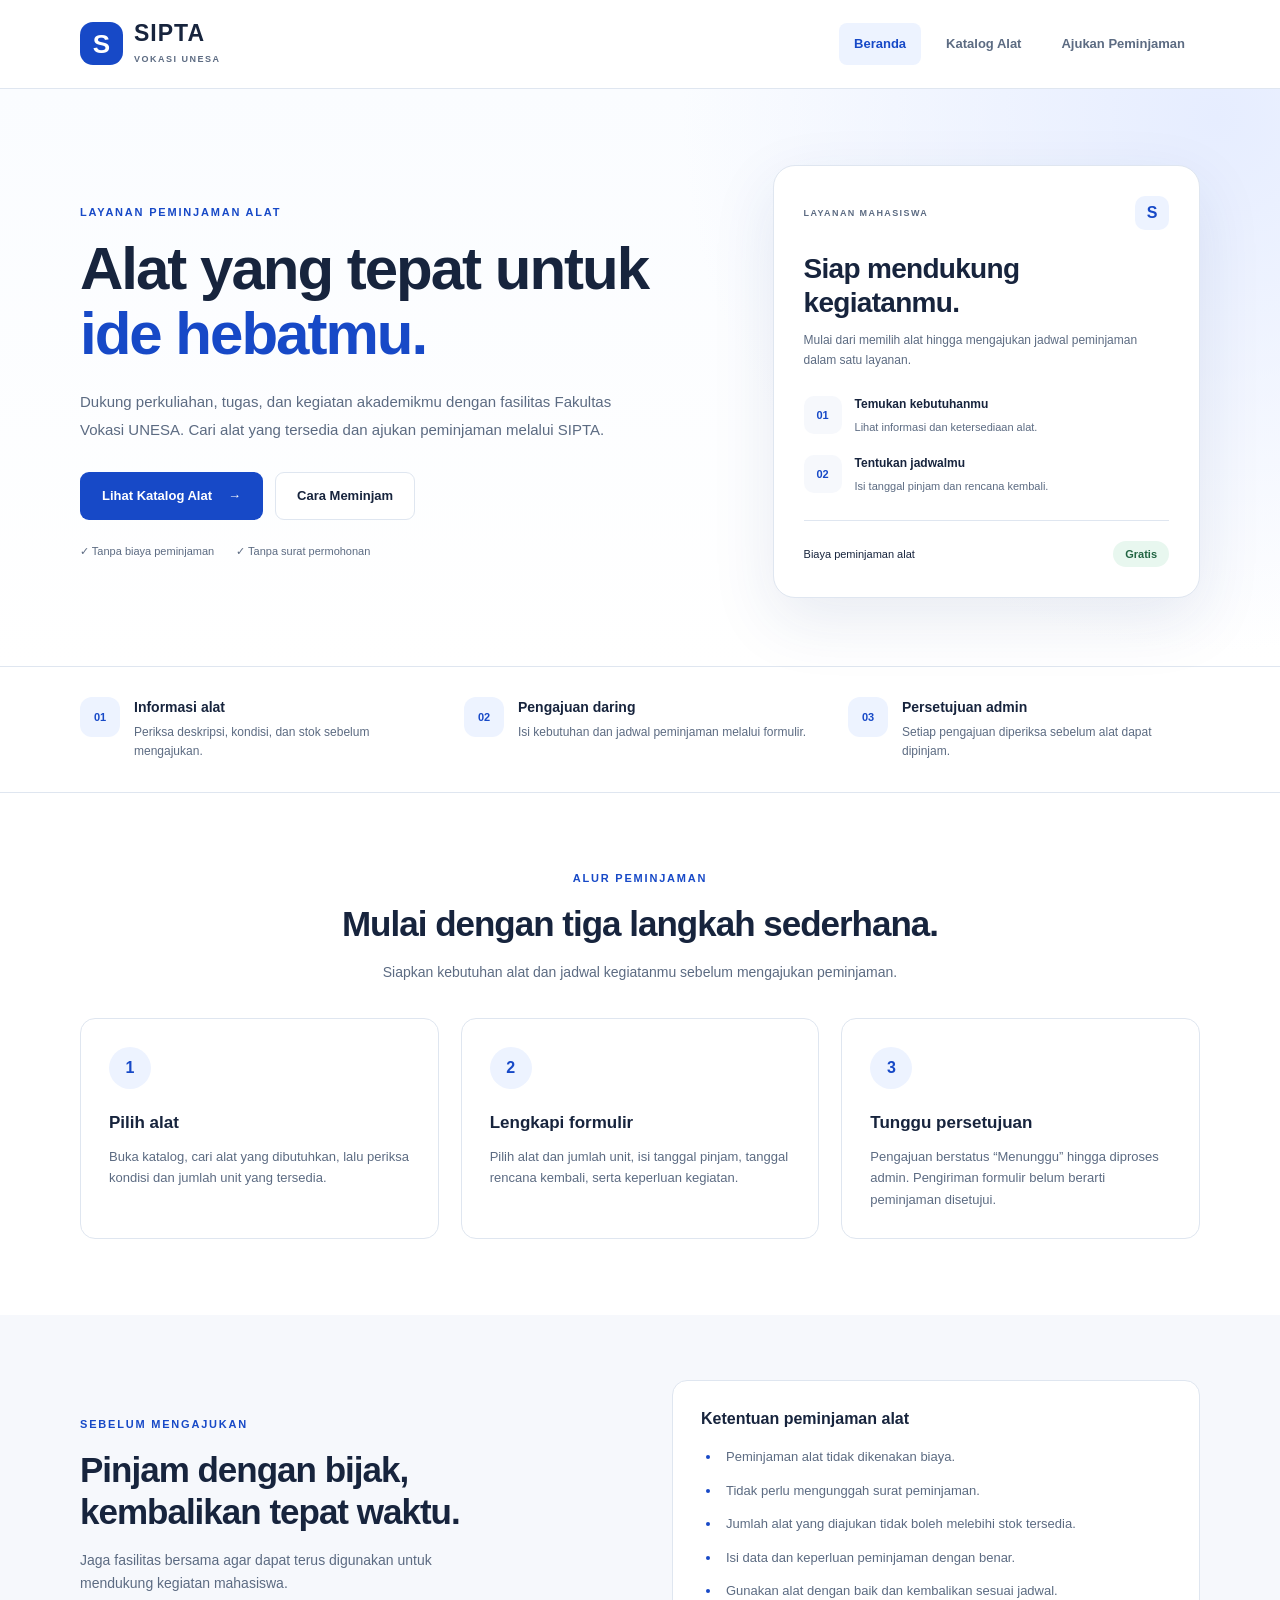
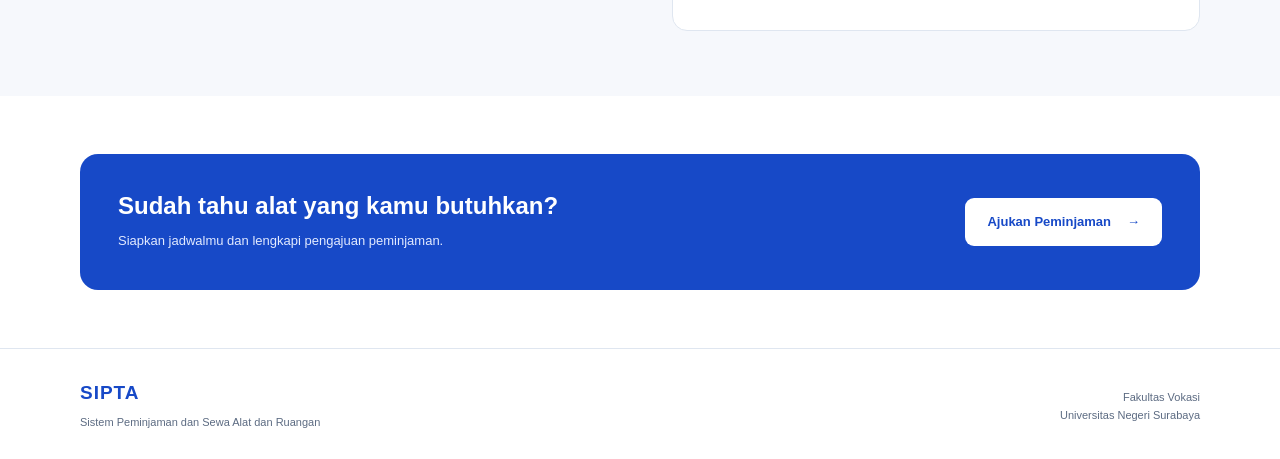
==== index.html @ fc3e7a99 "initial commit" ====
<!DOCTYPE html>
<html lang="id">
<head>
  <meta charset="UTF-8">
  <meta name="viewport" content="width=device-width, initial-scale=1.0">

  <meta
    name="description"
    content="Layanan peminjaman alat untuk kegiatan akademik Fakultas Vokasi UNESA."
  >

  <title>SIPTA — Peminjaman Alat</title>

  <link rel="stylesheet" href="style.css">
  
  <script src="js/konten.js"></script>
  <script src="js/validasi.js"></script>
  <script src="js/main.js"></script>
</head>

<body>
  <a class="skip-link" href="#main-content">
    Lewati ke konten utama
  </a>

  <!-- HEADER DAN NAVIGASI -->
  <header class="site-header">
    <div class="container header-inner">

      <!-- Logo: kembali ke beranda -->
      <a
        class="brand"
        href="index.html"
        aria-label="SIPTA Beranda"
        data-page="beranda"
      >
        <span class="brand-symbol" aria-hidden="true">S</span>

        <span class="brand-text">
          <strong>SIPTA</strong>
          <small>VOKASI UNESA</small>
        </span>
      </a>

      <nav class="navigation" aria-label="Navigasi utama">
        <a
          href="index.html"
          class="nav-link active"
          aria-current="page"
          data-page="beranda"
        >
          Beranda
        </a>

        <a
          href="pages/konten.html"
          class="nav-link"
          data-page="katalog"
        >
          Katalog Alat
        </a>

        <a
          href="pages/form.html"
          class="nav-link"
          data-page="form"
        >
          Ajukan Peminjaman
        </a>
      </nav>

    </div>
  </header>

  <!-- Konten katalog dan formulir dimuat ke sini melalui Ajax -->
  <main id="main-content" tabindex="-1">

    <!-- BAGIAN UTAMA BERANDA -->
    <section class="hero">
      <div class="container hero-layout">

        <div class="hero-copy">
          <p class="eyebrow">
            LAYANAN PEMINJAMAN ALAT
          </p>

          <h1>
            Alat yang tepat untuk
            <span>ide hebatmu.</span>
          </h1>

          <p class="hero-description">
            Dukung perkuliahan, tugas, dan kegiatan akademikmu dengan
            fasilitas Fakultas Vokasi UNESA. Cari alat yang tersedia
            dan ajukan peminjaman melalui SIPTA.
          </p>

          <div class="hero-actions">
            <a
              href="pages/konten.html"
              class="button button-primary"
              data-page="katalog"
            >
              Lihat Katalog Alat
              <span aria-hidden="true">→</span>
            </a>

            <a
              href="#cara-pinjam"
              class="button button-secondary"
            >
              Cara Meminjam
            </a>
          </div>

          <div class="hero-notes">
            <span>✓ Tanpa biaya peminjaman</span>
            <span>✓ Tanpa surat permohonan</span>
          </div>
        </div>

        <!-- KARTU INFORMASI LAYANAN -->
        <aside class="service-card" aria-labelledby="service-title">
          <div class="service-top">
            <span class="service-label">
              LAYANAN MAHASISWA
            </span>

            <span class="service-mark" aria-hidden="true">S</span>
          </div>

          <h2 id="service-title">
            Siap mendukung<br>
            kegiatanmu.
          </h2>

          <p>
            Mulai dari memilih alat hingga mengajukan jadwal
            peminjaman dalam satu layanan.
          </p>

          <div class="service-feature">
            <span class="feature-number">01</span>

            <div>
              <strong>Temukan kebutuhanmu</strong>
              <small>Lihat informasi dan ketersediaan alat.</small>
            </div>
          </div>

          <div class="service-feature">
            <span class="feature-number">02</span>

            <div>
              <strong>Tentukan jadwalmu</strong>
              <small>Isi tanggal pinjam dan rencana kembali.</small>
            </div>
          </div>

          <div class="service-bottom">
            <span>Biaya peminjaman alat</span>
            <strong>Gratis</strong>
          </div>
        </aside>

      </div>
    </section>

    <!-- INFORMASI LAYANAN -->
    <section class="benefits-section" aria-label="Informasi layanan">
      <div class="container benefits-grid">

        <article class="benefit">
          <span class="benefit-icon" aria-hidden="true">01</span>

          <div>
            <h2>Informasi alat</h2>
            <p>
              Periksa deskripsi, kondisi, dan stok sebelum mengajukan.
            </p>
          </div>
        </article>

        <article class="benefit">
          <span class="benefit-icon" aria-hidden="true">02</span>

          <div>
            <h2>Pengajuan daring</h2>
            <p>
              Isi kebutuhan dan jadwal peminjaman melalui formulir.
            </p>
          </div>
        </article>

        <article class="benefit">
          <span class="benefit-icon" aria-hidden="true">03</span>

          <div>
            <h2>Persetujuan admin</h2>
            <p>
              Setiap pengajuan diperiksa sebelum alat dapat dipinjam.
            </p>
          </div>
        </article>

      </div>
    </section>

    <!-- CARA MEMINJAM -->
    <section id="cara-pinjam" class="guide-section">
      <div class="container">

        <div class="section-heading">
          <p class="eyebrow">ALUR PEMINJAMAN</p>

          <h2>Mulai dengan tiga langkah sederhana.</h2>

          <p>
            Siapkan kebutuhan alat dan jadwal kegiatanmu sebelum
            mengajukan peminjaman.
          </p>
        </div>

        <ol class="steps-grid">
          <li class="step-card">
            <span class="step-number" aria-hidden="true">1</span>

            <h3>Pilih alat</h3>

            <p>
              Buka katalog, cari alat yang dibutuhkan, lalu periksa
              kondisi dan jumlah unit yang tersedia.
            </p>
          </li>

          <li class="step-card">
            <span class="step-number" aria-hidden="true">2</span>

            <h3>Lengkapi formulir</h3>

            <p>
              Pilih alat dan jumlah unit, isi tanggal pinjam,
              tanggal rencana kembali, serta keperluan kegiatan.
            </p>
          </li>

          <li class="step-card">
            <span class="step-number" aria-hidden="true">3</span>

            <h3>Tunggu persetujuan</h3>

            <p>
              Pengajuan berstatus “Menunggu” hingga diproses admin.
              Pengiriman formulir belum berarti peminjaman disetujui.
            </p>
          </li>
        </ol>

      </div>
    </section>

    <!-- KETENTUAN PEMINJAMAN -->
    <section class="terms-section">
      <div class="container terms-layout">

        <div>
          <p class="eyebrow">SEBELUM MENGAJUKAN</p>

          <h2>
            Pinjam dengan bijak,<br>
            kembalikan tepat waktu.
          </h2>

          <p class="terms-description">
            Jaga fasilitas bersama agar dapat terus digunakan
            untuk mendukung kegiatan mahasiswa.
          </p>
        </div>

        <div class="terms-card">
          <h3>Ketentuan peminjaman alat</h3>

          <ul class="terms-list">
            <li>
              Peminjaman alat tidak dikenakan biaya.
            </li>
            <li>
              Tidak perlu mengunggah surat peminjaman.
            </li>
            <li>
              Jumlah alat yang diajukan tidak boleh melebihi
              stok tersedia.
            </li>
            <li>
              Isi data dan keperluan peminjaman dengan benar.
            </li>
            <li>
              Gunakan alat dengan baik dan kembalikan sesuai jadwal.
            </li>
          </ul>
        </div>

      </div>
    </section>

    <!-- TOMBOL PENGAJUAN -->
    <section class="cta-section">
      <div class="container">
        <div class="cta-box">

          <div>
            <h2>Sudah tahu alat yang kamu butuhkan?</h2>
            <p>
              Siapkan jadwalmu dan lengkapi pengajuan peminjaman.
            </p>
          </div>

          <a
            href="pages/form.html"
            class="button button-white"
            data-page="form"
          >
            Ajukan Peminjaman
            <span aria-hidden="true">→</span>
          </a>

        </div>
      </div>
    </section>

  </main>

  <!-- FOOTER -->
  <footer class="site-footer">
    <div class="container footer-inner">

      <div>
        <strong>SIPTA</strong>
        <p>Sistem Peminjaman dan Sewa Alat dan Ruangan</p>
      </div>

      <p>
        Fakultas Vokasi<br>
        Universitas Negeri Surabaya
      </p>

    </div>
  </footer>

</body>
</html>
---- style.css ----
/* ==========================================================================
   DAFTAR ISI
   1. Dasar tampilan (variabel, reset, utilitas)
   2. Komponen umum (header, tombol, footer)
   3. Beranda (hero, kartu layanan, manfaat, panduan, ketentuan, CTA)
   4. Halaman layanan (sidebar, katalog alat, foto alat, formulir pinjam)
   5. Halaman katalog lama (.catalog-*, .equipment-*) -> hapus jika tidak dipakai
   6. Pesan pemuatan AJAX
   7. Responsif (tablet lalu HP)
   8. Preferensi pengurangan animasi
   ========================================================================== */


/* ==========================================================================
   1. DASAR TAMPILAN
   ========================================================================== */

:root {
  --primary: #1749c7;
  --primary-dark: #103792;
  --primary-soft: #edf3ff;
  --text: #17243d;
  --muted: #5c6b82;
  --border: #dfe6f0;
  --surface: #ffffff;
  --background: #f6f8fc;
}

* {
  box-sizing: border-box;
}

html {
  scroll-behavior: smooth;
  scroll-padding-top: 110px;
}

body {
  margin: 0;
  background: var(--surface);
  color: var(--text);
  font-family: Arial, Helvetica, sans-serif;
  line-height: 1.65;
}

a {
  color: inherit;
  text-decoration: none;
}

button,
input,
select,
textarea {
  font: inherit;
}

img {
  display: block;
  max-width: 100%;
}

h1,
h2,
h3,
p {
  margin-top: 0;
}

h1,
h2,
h3 {
  line-height: 1.2;
}

[hidden] {
  display: none !important;
}

.container {
  width: min(1120px, calc(100% - 48px));
  margin-inline: auto;
}

a:focus-visible,
button:focus-visible,
input:focus-visible,
select:focus-visible,
textarea:focus-visible {
  outline: 3px solid #e89916;
  outline-offset: 4px;
}

.skip-link {
  position: absolute;
  top: -100px;
  left: 16px;
  z-index: 100;
  padding: 12px 18px;
  border-radius: 8px;
  background: var(--primary);
  color: white;
}

.skip-link:focus {
  top: 12px;
}


/* ==========================================================================
   2. KOMPONEN UMUM
   ========================================================================== */

/* ----- Header dan navigasi ----- */

.site-header {
  position: sticky;
  top: 0;
  z-index: 20;
  background: var(--surface);
  border-bottom: 1px solid var(--border);
}

.header-inner {
  display: flex;
  align-items: center;
  justify-content: space-between;
  gap: 24px;
  min-height: 88px;
}

.brand {
  display: inline-flex;
  align-items: center;
  gap: 11px;
  flex-shrink: 0;
}

.brand-symbol {
  display: grid;
  place-items: center;
  width: 43px;
  height: 43px;
  border-radius: 13px;
  background: var(--primary);
  color: white;
  font-size: 26px;
  font-weight: 800;
}

.brand-text strong {
  display: block;
  font-size: 23px;
  line-height: 1.1;
  letter-spacing: 1px;
}

.brand-text small {
  display: block;
  margin-top: 5px;
  color: var(--muted);
  font-size: 9px;
  font-weight: 700;
  letter-spacing: 1.5px;
}

.navigation {
  display: flex;
  align-items: center;
  gap: 10px;
}

.nav-link {
  padding: 10px 15px;
  border-radius: 8px;
  color: var(--muted);
  font-size: 13px;
  font-weight: 700;
  text-align: center;
}

.nav-link:hover,
.nav-link.active {
  background: var(--primary-soft);
  color: var(--primary);
}

/* ----- Tombol ----- */

.button {
  display: inline-flex;
  align-items: center;
  justify-content: center;
  gap: 16px;
  min-height: 48px;
  padding: 12px 21px;
  border: 1px solid transparent;
  border-radius: 9px;
  font-size: 13px;
  font-weight: 700;
  cursor: pointer;
  transition: background-color 0.2s, transform 0.2s;
}

.button:hover {
  transform: translateY(-2px);
}

.button-primary {
  background: var(--primary);
  color: white;
}

.button-primary:hover {
  background: var(--primary-dark);
}

.button-secondary {
  background: white;
  border-color: var(--border);
  color: var(--text);
}

.button-secondary:hover {
  background: var(--background);
}

.button-white {
  background: white;
  color: var(--primary);
}

.button-white:hover {
  background: var(--primary-soft);
}

.button:disabled {
  background: #edf0f5;
  color: #64748b;
  cursor: not-allowed;
  transform: none;
}

/* ----- Footer ----- */

.site-footer {
  padding: 28px 0;
  border-top: 1px solid var(--border);
}

.footer-inner {
  display: flex;
  align-items: center;
  justify-content: space-between;
  gap: 24px;
}

.footer-inner strong {
  color: var(--primary);
  font-size: 19px;
  letter-spacing: 1px;
}

.footer-inner p {
  margin: 5px 0 0;
  color: var(--muted);
  font-size: 11px;
}

.footer-inner > p {
  text-align: right;
}


/* ==========================================================================
   3. BERANDA
   ========================================================================== */

/* ----- Bagian utama (hero) ----- */

.hero {
  padding: 76px 0 68px;
  background:
    radial-gradient(circle at 95% 5%, #e6edff 0, transparent 40%),
    linear-gradient(180deg, #fafcff, #ffffff);
}

.hero-layout {
  display: grid;
  grid-template-columns: minmax(0, 1.25fr) minmax(0, 0.85fr);
  align-items: center;
  gap: 64px;
}

.eyebrow {
  margin-bottom: 16px;
  color: var(--primary);
  font-size: 11px;
  font-weight: 800;
  letter-spacing: 1.8px;
}

.hero h1 {
  margin-bottom: 22px;
  font-size: clamp(38px, 4.7vw, 60px);
  letter-spacing: -2px;
  line-height: 1.08;
}

.hero h1 span {
  display: block;
  color: var(--primary);
}

.hero-description {
  max-width: 540px;
  margin-bottom: 28px;
  color: var(--muted);
  font-size: 15px;
  line-height: 1.85;
}

.hero-actions {
  display: flex;
  flex-wrap: wrap;
  gap: 12px;
}

.hero-notes {
  display: flex;
  flex-wrap: wrap;
  gap: 10px 22px;
  margin-top: 22px;
  color: var(--muted);
  font-size: 11px;
}

/* ----- Kartu informasi layanan ----- */

.service-card {
  padding: 30px;
  background: white;
  border: 1px solid var(--border);
  border-radius: 22px;
  box-shadow: 0 22px 65px rgb(26 61 128 / 10%);
}

.service-top {
  display: flex;
  align-items: center;
  justify-content: space-between;
  gap: 12px;
  margin-bottom: 22px;
}

.service-label {
  color: var(--muted);
  font-size: 9px;
  font-weight: 700;
  letter-spacing: 1.4px;
}

.service-mark {
  display: grid;
  place-items: center;
  width: 34px;
  height: 34px;
  border-radius: 10px;
  background: var(--primary-soft);
  color: var(--primary);
  font-weight: 800;
}

.service-card h2 {
  margin-bottom: 12px;
  font-size: 28px;
  letter-spacing: -0.7px;
}

.service-card > p {
  margin-bottom: 24px;
  color: var(--muted);
  font-size: 12px;
}

.service-feature {
  display: flex;
  align-items: center;
  gap: 13px;
  margin-top: 18px;
}

.feature-number {
  display: grid;
  place-items: center;
  width: 38px;
  height: 38px;
  flex-shrink: 0;
  border-radius: 10px;
  background: var(--background);
  color: var(--primary);
  font-size: 11px;
  font-weight: 700;
}

.service-feature strong {
  display: block;
  font-size: 12px;
}

.service-feature small {
  display: block;
  margin-top: 3px;
  color: var(--muted);
  font-size: 11px;
}

.service-bottom {
  display: flex;
  align-items: center;
  justify-content: space-between;
  gap: 12px;
  margin-top: 25px;
  padding-top: 20px;
  border-top: 1px solid var(--border);
  font-size: 11px;
}

.service-bottom strong {
  padding: 4px 12px;
  border-radius: 20px;
  background: #e8f7ef;
  color: #226543;
}

/* ----- Ringkasan manfaat ----- */

.benefits-section {
  padding: 30px 0;
  border-top: 1px solid var(--border);
  border-bottom: 1px solid var(--border);
}

.benefits-grid {
  display: grid;
  grid-template-columns: repeat(3, minmax(0, 1fr));
  gap: 32px;
}

.benefit {
  display: flex;
  align-items: flex-start;
  gap: 14px;
}

.benefit-icon {
  display: grid;
  place-items: center;
  width: 40px;
  height: 40px;
  flex-shrink: 0;
  border-radius: 12px;
  background: var(--primary-soft);
  color: var(--primary);
  font-size: 11px;
  font-weight: 700;
}

.benefit h2 {
  margin: 2px 0 7px;
  font-size: 14px;
}

.benefit p {
  margin-bottom: 0;
  color: var(--muted);
  font-size: 12px;
}

/* ----- Panduan peminjaman ----- */

.guide-section {
  padding: 76px 0;
}

.section-heading {
  max-width: 630px;
  margin: 0 auto 34px;
  text-align: center;
}

.section-heading h2,
.terms-layout h2 {
  margin-bottom: 16px;
  font-size: clamp(26px, 3vw, 35px);
  letter-spacing: -1px;
}

.section-heading > p:last-child {
  margin-bottom: 0;
  color: var(--muted);
  font-size: 14px;
}

.steps-grid {
  display: grid;
  grid-template-columns: repeat(3, minmax(0, 1fr));
  gap: 22px;
  margin: 0;
  padding: 0;
  list-style: none;
}

.step-card {
  padding: 28px;
  border: 1px solid var(--border);
  border-radius: 15px;
}

.step-number {
  display: grid;
  place-items: center;
  width: 42px;
  height: 42px;
  margin-bottom: 24px;
  border-radius: 50%;
  background: var(--primary-soft);
  color: var(--primary);
  font-size: 16px;
  font-weight: 800;
}

.step-card h3 {
  margin-bottom: 12px;
  font-size: 17px;
}

.step-card p {
  margin-bottom: 0;
  color: var(--muted);
  font-size: 13px;
}

/* ----- Ketentuan peminjaman ----- */

.terms-section {
  padding: 65px 0;
  background: var(--background);
}

.terms-layout {
  display: grid;
  grid-template-columns: repeat(2, minmax(0, 1fr));
  align-items: center;
  gap: 64px;
}

.terms-description {
  max-width: 390px;
  margin-bottom: 0;
  color: var(--muted);
  font-size: 14px;
}

.terms-card {
  padding: 28px;
  background: white;
  border: 1px solid var(--border);
  border-radius: 15px;
}

.terms-card h3 {
  margin-bottom: 18px;
  font-size: 16px;
}

.terms-list {
  margin: 0;
  padding-left: 20px;
  color: var(--muted);
  font-size: 13px;
}

.terms-list li {
  padding-left: 5px;
  margin-bottom: 12px;
}

.terms-list li:last-child {
  margin-bottom: 0;
}

.terms-list li::marker {
  color: var(--primary);
}

/* ----- Ajakan pengajuan (CTA) ----- */

.cta-section {
  padding: 58px 0;
}

.cta-box {
  display: flex;
  align-items: center;
  justify-content: space-between;
  gap: 28px;
  padding: 38px;
  border-radius: 18px;
  background: var(--primary);
  color: white;
}

.cta-box h2 {
  margin-bottom: 10px;
  font-size: 24px;
}

.cta-box p {
  margin-bottom: 0;
  color: #e2eaff;
  font-size: 13px;
}

.cta-box .button {
  flex-shrink: 0;
}


/* ==========================================================================
   4. HALAMAN LAYANAN
   ========================================================================== */

/* ----- Kerangka halaman dan sidebar ----- */

.alat-page {
  background: #f5f7fb;
}

.alat-layout {
  display: grid;
  grid-template-columns: 225px minmax(0, 1fr);
  max-width: 1440px;
  min-height: 75vh;
  margin-inline: auto;
}

.alat-sidebar {
  display: flex;
  flex-direction: column;
  padding: 28px 18px;
  background: #ffffff;
  border-right: 1px solid var(--border);
}

.alat-sidebar-title {
  display: flex;
  align-items: center;
  gap: 11px;
  padding: 0 8px;
  margin-bottom: 30px;
}

.alat-sidebar-icon {
  display: grid;
  place-items: center;
  width: 38px;
  height: 38px;
  border-radius: 11px;
  background: var(--primary-soft);
  color: var(--primary);
  font-size: 21px;
  font-weight: 800;
}

.alat-sidebar-title strong {
  display: block;
  font-size: 17px;
}

.alat-sidebar-title small {
  display: block;
  color: var(--muted);
  font-size: 10px;
}

.alat-menu-label {
  margin: 0 0 12px;
  padding-inline: 10px;
  color: var(--muted);
  font-size: 9px;
  font-weight: 700;
  letter-spacing: 1.4px;
}

.alat-menu {
  display: grid;
  gap: 7px;
}

.alat-menu a {
  padding: 12px;
  border-radius: 9px;
  color: var(--muted);
  font-size: 12px;
  font-weight: 700;
}

.alat-menu a:hover {
  background: var(--background);
  color: var(--primary);
}

.alat-menu a.selected {
  background: var(--primary-soft);
  color: var(--primary);
  box-shadow: inset 3px 0 0 var(--primary);
}

.alat-sidebar-note {
  margin-top: 36px;
  padding: 16px;
  border: 1px solid #dbe7ff;
  border-radius: 12px;
  background: #f4f7ff;
}

.alat-sidebar-note strong {
  color: var(--primary);
  font-size: 12px;
}

.alat-sidebar-note p {
  margin: 8px 0 0;
  color: var(--muted);
  font-size: 11px;
}

/* Pembeda landing page dan halaman layanan:
   navigasi atas hanya tampil di beranda, sidebar menempel saat digulir. */

body.mode-layanan .site-header {
  display: none;
}

body.mode-layanan .alat-layout {
  min-height: 100vh;
}

body.mode-layanan .alat-sidebar {
  position: sticky;
  top: 0;
  align-self: start;
  height: 100vh;
  overflow-y: auto;
}

body.mode-layanan .alat-sidebar-note {
  margin-top: auto;
}

/* ----- Area utama dan judul ----- */

.alat-main {
  min-width: 0;
  padding: 32px 36px 40px;
}

.alat-breadcrumb {
  margin-bottom: 24px;
  color: var(--muted);
  font-size: 11px;
}

.alat-heading {
  display: flex;
  align-items: center;
  justify-content: space-between;
  gap: 20px;
  margin-bottom: 20px;
}

.alat-heading .eyebrow {
  margin-bottom: 9px;
  font-size: 10px;
}

.alat-heading h1 {
  margin-bottom: 10px;
  font-size: clamp(28px, 3vw, 38px);
  letter-spacing: -1px;
}

.alat-heading p:last-child {
  max-width: 540px;
  margin-bottom: 0;
  color: var(--muted);
  font-size: 13px;
}

.alat-free-label {
  flex-shrink: 0;
  padding: 7px 13px;
  border: 1px solid #c8e9d6;
  border-radius: 20px;
  background: #eaf8ef;
  color: #236540;
  font-size: 11px;
  font-weight: 700;
}

.alat-demo-note {
  margin-bottom: 22px;
  padding: 11px 14px;
  border-left: 3px solid var(--primary);
  border-radius: 5px;
  background: #eaf0fd;
  color: var(--primary-dark);
  font-size: 11px;
}

/* ----- Pencarian dan filter ----- */

.alat-toolbar {
  display: grid;
  grid-template-columns: minmax(0, 1fr) 165px auto;
  align-items: end;
  gap: 12px;
  padding: 18px;
  border: 1px solid var(--border);
  border-radius: 12px;
  background: white;
}

.alat-toolbar label {
  display: block;
  margin-bottom: 6px;
  font-size: 11px;
  font-weight: 700;
}

.alat-toolbar input,
.alat-toolbar select {
  width: 100%;
  min-height: 44px;
  padding: 10px 12px;
  border: 1px solid var(--border);
  border-radius: 8px;
  background: white;
  color: var(--text);
  font-size: 12px;
}

.alat-toolbar .button {
  min-height: 44px;
  padding: 10px 16px;
  font-size: 12px;
}

.alat-list-heading {
  display: flex;
  align-items: center;
  justify-content: space-between;
  gap: 15px;
  margin: 26px 0 15px;
}

.alat-list-heading h2 {
  margin: 0;
  font-size: 16px;
}

.alat-list-heading p {
  margin: 0;
  color: var(--muted);
  font-size: 11px;
}

/* ----- Kartu alat (dua kolom) ----- */

.alat-grid {
  display: grid;
  grid-template-columns: repeat(2, minmax(0, 1fr));
  gap: 18px;
}

.alat-card {
  display: flex;
  flex-direction: column;
  min-width: 0;
  padding: 22px;
  border: 1px solid var(--border);
  border-radius: 14px;
  background: white;
  box-shadow: 0 3px 10px rgb(23 36 61 / 3%);
}

.alat-card:hover {
  border-color: #b7c9ef;
  box-shadow: 0 8px 24px rgb(23 73 199 / 7%);
}

.alat-card-header {
  display: flex;
  align-items: center;
  flex-wrap: wrap;
  gap: 11px;
  margin-bottom: 14px;
}

.alat-code {
  display: grid;
  place-items: center;
  width: 42px;
  height: 42px;
  flex-shrink: 0;
  border-radius: 11px;
  background: var(--primary-soft);
  color: var(--primary);
  font-size: 13px;
  font-weight: 800;
}

.alat-card-title {
  flex: 1;
  min-width: 90px;
}

.alat-category {
  display: block;
  margin-bottom: 4px;
  color: var(--muted);
  font-size: 10px;
}

.alat-card-title h3 {
  margin: 0;
  font-size: 17px;
}

.alat-status {
  padding: 4px 9px;
  border-radius: 20px;
  font-size: 10px;
  font-weight: 700;
  white-space: nowrap;
}

.alat-status.is-available {
  background: #eaf8ef;
  color: #236540;
}

.alat-status.is-empty {
  background: #fff0ed;
  color: #a63b29;
}

.alat-description {
  flex: 1;
  margin-bottom: 18px;
  color: var(--muted);
  font-size: 12px;
  line-height: 1.7;
}

.alat-specs {
  display: grid;
  grid-template-columns: repeat(3, minmax(0, 1fr));
  gap: 8px;
  margin: 0 0 18px;
  padding: 13px;
  border-radius: 9px;
  background: #f7f9fc;
}

.alat-specs dt {
  color: var(--muted);
  font-size: 9px;
}

.alat-specs dd {
  margin: 4px 0 0;
  font-size: 12px;
  font-weight: 700;
}

.alat-specs .alat-free {
  color: #236540;
}

.alat-pinjam {
  width: 100%;
  min-height: 43px;
  padding: 10px 16px;
  font-size: 12px;
}

.alat-bottom-note {
  margin: 24px 0 0;
  color: var(--muted);
  font-size: 11px;
  text-align: center;
}

/* ----- Foto alat pada katalog ----- */

.alat-card.alat-card-foto {
  padding: 0;
  overflow: hidden;
}

.alat-photo {
  position: relative;
  display: grid;
  place-items: center;
  height: 210px;
  padding: 24px;
  border-bottom: 1px solid var(--border);
  background: #ffffff;
}

.alat-photo img {
  display: block;
  width: 100%;
  height: 100%;
  min-height: 0;
  object-fit: contain;
  object-position: center;
}

.alat-photo .alat-status {
  position: absolute;
  top: 12px;
  right: 12px;
  padding: 5px 11px;
  border: 1px solid rgb(0 0 0 / 5%);
}

.alat-photo-body {
  display: flex;
  flex-direction: column;
  flex: 1;
  padding: 22px;
}

.alat-photo-body .alat-card-header {
  margin-bottom: 12px;
}

.alat-photo-body .alat-category {
  margin-bottom: 6px;
  color: var(--primary);
  font-size: 10px;
  font-weight: 700;
  letter-spacing: 0.5px;
}

.alat-photo-body .alat-card-title h3 {
  font-size: 20px;
}

.alat-photo-body .alat-description {
  flex: 1;
}

/* ----- Formulir peminjaman alat ----- */

.pinjam-form {
  max-width: 900px;
  padding: 28px;
  border: 1px solid var(--border);
  border-radius: 16px;
  background: white;
}

.pinjam-section {
  min-width: 0;
  margin: 0 0 28px;
  padding: 0;
  border: 0;
}

.pinjam-section legend {
  width: 100%;
  margin-bottom: 14px;
  padding: 0;
  color: var(--text);
  font-size: 16px;
  font-weight: 700;
}

.pinjam-help {
  margin: 10px 0 16px;
  color: var(--muted);
  font-size: 12px;
}

.pinjam-alat-list {
  display: grid;
  gap: 10px;
}

.pinjam-alat-row {
  display: flex;
  align-items: center;
  justify-content: space-between;
  gap: 20px;
  padding: 16px;
  border: 1px solid var(--border);
  border-radius: 10px;
  background: #fafbfe;
}

.pinjam-alat-label {
  display: flex;
  align-items: center;
  gap: 12px;
  cursor: pointer;
}

.pinjam-alat-label input {
  width: 18px;
  height: 18px;
  accent-color: var(--primary);
}

.pinjam-alat-label strong {
  display: block;
  font-size: 13px;
}

.pinjam-alat-label small {
  display: block;
  margin-top: 3px;
  color: var(--muted);
  font-size: 11px;
}

.pinjam-jumlah {
  width: 95px;
  flex-shrink: 0;
}

.pinjam-jumlah label {
  display: block;
  margin-bottom: 5px;
  color: var(--muted);
  font-size: 10px;
}

.pinjam-jumlah input {
  width: 100%;
  padding: 9px 10px;
  border: 1px solid var(--border);
  border-radius: 7px;
  background: white;
}

.pinjam-form input:disabled {
  background: #edf0f5;
  color: #64748b;
  cursor: not-allowed;
}

.stok-kosong {
  background: #f5f5f5;
}

.stok-kosong .pinjam-alat-label {
  cursor: not-allowed;
}

.pinjam-grid {
  display: grid;
  grid-template-columns: repeat(2, minmax(0, 1fr));
  gap: 20px;
}

.pinjam-field {
  min-width: 0;
}

.pinjam-field label {
  display: block;
  margin-bottom: 8px;
  font-size: 12px;
  font-weight: 700;
}

.pinjam-field input,
.pinjam-field textarea {
  width: 100%;
  min-width: 0;
  padding: 12px;
  border: 1px solid var(--border);
  border-radius: 9px;
  background: white;
  color: var(--text);
  font-size: 13px;
}

.pinjam-field textarea {
  resize: vertical;
  min-height: 120px;
}

.pinjam-summary {
  display: flex;
  justify-content: space-between;
  flex-wrap: wrap;
  gap: 20px;
  margin-bottom: 16px;
  padding: 18px;
  border-radius: 10px;
  background: var(--primary-soft);
}

.pinjam-summary span {
  display: block;
  margin-bottom: 5px;
  color: var(--muted);
  font-size: 11px;
}

.pinjam-summary strong {
  display: block;
  font-size: 13px;
}

.pinjam-summary .alat-free {
  color: #236540;
}

.pinjam-actions {
  display: flex;
  align-items: center;
  justify-content: space-between;
  flex-wrap: wrap;
  gap: 12px;
  margin-top: 24px;
  padding-top: 22px;
  border-top: 1px solid var(--border);
}

.pinjam-message {
  margin-top: 18px;
  padding: 15px;
  border-radius: 9px;
  font-size: 13px;
  overflow-wrap: anywhere;
}

.pinjam-message.berhasil {
  border: 1px solid #b8dfc8;
  background: #eaf8ef;
  color: #236540;
}

.pinjam-message.gagal {
  border: 1px solid #efc9c3;
  background: #fff0ed;
  color: #a63b29;
}


/* ==========================================================================
   5. HALAMAN KATALOG LAMA
   Kemungkinan sudah digantikan .alat-*. Cari "catalog-" dan "equipment-"
   di HTML/JS; jika tidak ada, seluruh bagian ini aman dihapus.
   ========================================================================== */

.catalog-section {
  padding: 48px 0 64px;
  min-height: 70vh;
  background: var(--background);
}

.catalog-title {
  max-width: 720px;
  margin-bottom: 16px;
  font-size: clamp(28px, 4vw, 42px);
  letter-spacing: -1px;
}

.catalog-description {
  max-width: 720px;
  color: var(--muted);
  font-size: 14px;
}

.catalog-notice {
  margin: 24px 0;
  padding: 12px 16px;
  border-left: 4px solid var(--primary);
  border-radius: 6px;
  background: var(--primary-soft);
  color: var(--primary-dark);
  font-size: 12px;
}

.catalog-toolbar {
  display: grid;
  grid-template-columns: minmax(0, 1fr) 200px auto;
  align-items: end;
  gap: 16px;
  padding: 22px;
  border: 1px solid var(--border);
  border-radius: 14px;
  background: white;
}

.filter-field {
  min-width: 0;
}

.filter-field label {
  display: block;
  margin-bottom: 7px;
  font-size: 12px;
  font-weight: 700;
}

.filter-field input,
.filter-field select {
  width: 100%;
  min-height: 46px;
  padding: 11px 12px;
  border: 1px solid var(--border);
  border-radius: 8px;
  background: white;
  color: var(--text);
  font-size: 13px;
}

.catalog-result {
  margin: 22px 0 16px;
  color: var(--muted);
  font-size: 13px;
}

.equipment-grid {
  display: grid;
  grid-template-columns: repeat(3, minmax(0, 1fr));
  gap: 22px;
}

.equipment-card {
  display: flex;
  flex-direction: column;
  overflow: hidden;
  border: 1px solid var(--border);
  border-radius: 15px;
  background: white;
}

.equipment-visual {
  display: grid;
  place-items: center;
  min-height: 150px;
  background: linear-gradient(135deg, #edf3ff, #f8faff);
  font-size: 58px;
}

.equipment-body {
  display: flex;
  flex-direction: column;
  flex: 1;
  padding: 22px;
}

.equipment-meta {
  display: flex;
  align-items: center;
  justify-content: space-between;
  flex-wrap: wrap;
  gap: 8px;
  margin-bottom: 16px;
}

.equipment-category {
  color: var(--muted);
  font-size: 11px;
}

.stock-badge {
  padding: 4px 9px;
  border-radius: 20px;
  font-size: 10px;
  font-weight: 700;
}

.stock-badge.available {
  background: #e8f7ef;
  color: #226543;
}

.stock-badge.unavailable {
  background: #fff0ed;
  color: #a63b29;
}

.equipment-body h2 {
  margin-bottom: 10px;
  font-size: 19px;
}

.equipment-description {
  flex: 1;
  margin-bottom: 18px;
  color: var(--muted);
  font-size: 12px;
}

.equipment-details {
  display: grid;
  grid-template-columns: 1fr 1fr;
  gap: 12px;
  margin: 0 0 20px;
  padding: 14px 0;
  border-top: 1px solid var(--border);
  border-bottom: 1px solid var(--border);
}

.equipment-details dt {
  color: var(--muted);
  font-size: 10px;
}

.equipment-details dd {
  margin: 4px 0 0;
  font-size: 12px;
  font-weight: 700;
}

.equipment-button {
  width: 100%;
}

.catalog-empty {
  padding: 40px 20px;
  border: 1px dashed var(--border);
  border-radius: 12px;
  background: white;
  color: var(--muted);
  text-align: center;
}


/* ==========================================================================
   6. PESAN PEMUATAN HALAMAN AJAX
   ========================================================================== */

.page-message {
  min-height: 55vh;
  padding-block: 60px;
}

.page-message h1 {
  font-size: 28px;
}

.page-message p {
  color: var(--muted);
}


/* ==========================================================================
   7. RESPONSIF
   ========================================================================== */

/* ----- Tablet: halaman layanan (maks. 1050px) ----- */

@media (max-width: 1050px) {
  .alat-layout {
    grid-template-columns: 190px minmax(0, 1fr);
  }

  .alat-main {
    padding: 26px 22px;
  }

  .alat-toolbar {
    grid-template-columns: minmax(0, 1fr) 150px;
  }

  .alat-toolbar > button {
    grid-column: 1 / -1;
    justify-self: start;
  }

  .alat-card {
    padding: 18px;
  }
}

/* ----- Tablet: beranda (maks. 950px) ----- */

@media (max-width: 950px) {
  .hero-layout {
    gap: 32px;
  }

  .hero h1 {
    font-size: 44px;
  }

  .service-card {
    padding: 24px;
  }

  .benefits-grid,
  .steps-grid {
    gap: 16px;
  }

  .step-card {
    padding: 22px;
  }

  .terms-layout {
    gap: 30px;
  }

  .cta-box {
    align-items: flex-start;
    flex-direction: column;
  }

  .equipment-grid {
    grid-template-columns: repeat(2, minmax(0, 1fr));
  }
}

/* ----- HP: halaman layanan (maks. 760px) ----- */

@media (max-width: 760px) {
  .alat-layout {
    grid-template-columns: minmax(0, 1fr);
  }

  .alat-sidebar {
    padding: 14px 16px;
    border-right: 0;
    border-bottom: 1px solid var(--border);
  }

  .alat-sidebar-title,
  .alat-menu-label,
  .alat-sidebar-note {
    display: none;
  }

  .alat-menu {
    grid-template-columns: repeat(3, minmax(0, 1fr));
    gap: 5px;
  }

  .alat-menu a {
    padding: 10px 5px;
    font-size: 10px;
    text-align: center;
  }

  .alat-menu a.selected {
    box-shadow: inset 0 -3px 0 var(--primary);
  }

  .alat-main {
    padding: 24px 16px 32px;
  }

  .alat-heading {
    align-items: flex-start;
    flex-direction: column;
    gap: 12px;
  }

  .alat-toolbar {
    grid-template-columns: minmax(0, 1fr);
  }

  .alat-toolbar > button {
    grid-column: auto;
    justify-self: stretch;
  }

  .alat-grid {
    grid-template-columns: minmax(0, 1fr);
  }

  .alat-list-heading {
    align-items: flex-start;
    flex-direction: column;
    gap: 6px;
  }

  .alat-photo {
    height: 190px;
    padding: 22px;
  }

  .alat-photo-body {
    padding: 20px;
  }

  /* Sidebar layanan di HP berada di atas konten */
  body.mode-layanan .alat-sidebar {
    position: static;
    height: auto;
    overflow: visible;
  }

  body.mode-layanan .alat-sidebar-title {
    display: flex;
    margin-bottom: 16px;
  }

  body.mode-layanan .alat-layout {
    min-height: 100vh;
  }
}

/* ----- HP: beranda dan formulir (maks. 700px) ----- */

@media (max-width: 700px) {
  .container {
    width: calc(100% - 32px);
  }

  .site-header {
    position: static;
  }

  .header-inner {
    flex-direction: column;
    align-items: flex-start;
    gap: 16px;
    padding-block: 18px;
  }

  .navigation {
    width: 100%;
    gap: 4px;
  }

  .nav-link {
    flex: 1;
    padding: 10px 6px;
    font-size: 11px;
  }

  .hero {
    padding: 42px 0;
  }

  .hero-layout,
  .benefits-grid,
  .steps-grid,
  .terms-layout,
  .catalog-toolbar,
  .equipment-grid {
    grid-template-columns: minmax(0, 1fr);
  }

  .hero-layout {
    gap: 32px;
  }

  .hero h1 {
    font-size: clamp(36px, 9vw, 48px);
    letter-spacing: -1.5px;
  }

  .hero-description {
    font-size: 14px;
  }

  .hero-actions .button {
    flex: 1 1 180px;
  }

  .service-card {
    padding: 26px;
  }

  .benefits-grid {
    gap: 24px;
  }

  .guide-section,
  .terms-section {
    padding: 48px 0;
  }

  .section-heading {
    text-align: left;
  }

  .step-card {
    padding: 25px;
  }

  .step-number {
    margin-bottom: 18px;
  }

  .cta-section {
    padding: 40px 0;
  }

  .cta-box {
    padding: 27px;
  }

  .cta-box h2 {
    font-size: 23px;
  }

  .cta-box .button {
    width: 100%;
  }

  .catalog-section {
    padding-top: 32px;
  }

  .footer-inner {
    align-items: flex-start;
    flex-direction: column;
    gap: 14px;
  }

  .footer-inner > p {
    text-align: left;
  }

  .pinjam-form {
    padding: 20px 16px;
  }

  .pinjam-grid {
    grid-template-columns: minmax(0, 1fr);
  }

  .pinjam-alat-row {
    gap: 12px;
    padding: 12px;
  }

  .pinjam-jumlah {
    width: 75px;
  }

  .pinjam-actions .button {
    width: 100%;
  }
}


/* ==========================================================================
   8. PREFERENSI PENGURANGAN ANIMASI
   ========================================================================== */

@media (prefers-reduced-motion: reduce) {
  html {
    scroll-behavior: auto;
  }

  .button {
    transition: none;
  }

  .button:hover {
    transform: none;
  }
}
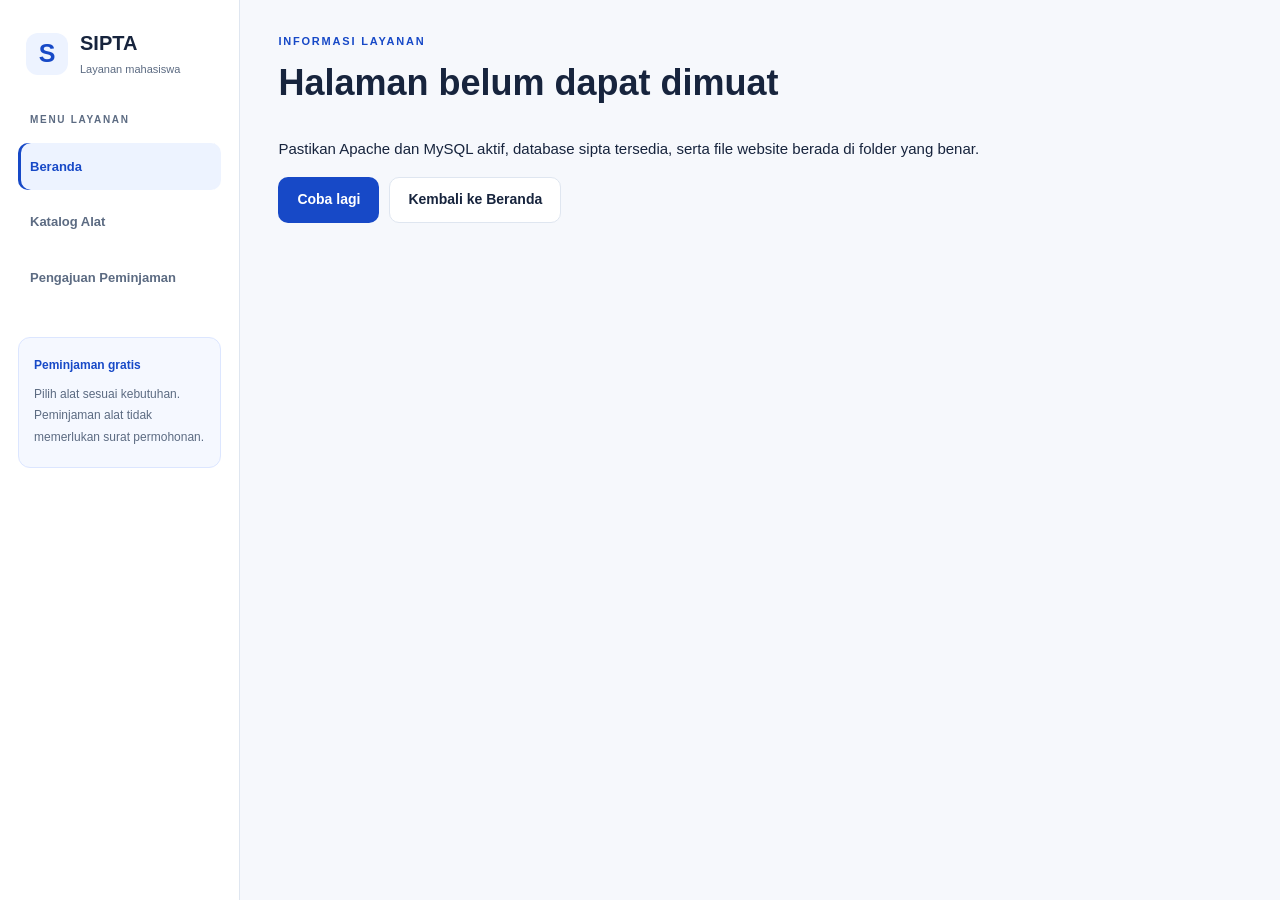
==== commit 09602161: "sudah fix" ====
--- a/index.html
+++ b/index.html
@@ -6,346 +6,200 @@
 
   <meta
     name="description"
-    content="Layanan peminjaman alat untuk kegiatan akademik Fakultas Vokasi UNESA."
+    content="Layanan peminjaman alat Fakultas Vokasi UNESA."
   >
 
-  <title>SIPTA — Peminjaman Alat</title>
+  <title>Beranda — SIPTA</title>
 
   <link rel="stylesheet" href="style.css">
-  
-  <script src="js/konten.js"></script>
-  <script src="js/validasi.js"></script>
-  <script src="js/main.js"></script>
+
+  <script src="js/konten.js" defer></script>
+  <script src="js/validasi.js" defer></script>
+  <script src="js/main.js" defer></script>
 </head>
 
-<body>
+<body class="mode-layanan">
   <a class="skip-link" href="#main-content">
     Lewati ke konten utama
   </a>
 
-  <!-- HEADER DAN NAVIGASI -->
-  <header class="site-header">
-    <div class="container header-inner">
-
-      <!-- Logo: kembali ke beranda -->
-      <a
-        class="brand"
-        href="index.html"
-        aria-label="SIPTA Beranda"
-        data-page="beranda"
-      >
-        <span class="brand-symbol" aria-hidden="true">S</span>
-
-        <span class="brand-text">
-          <strong>SIPTA</strong>
-          <small>VOKASI UNESA</small>
-        </span>
-      </a>
-
-      <nav class="navigation" aria-label="Navigasi utama">
-        <a
-          href="index.html"
-          class="nav-link active"
-          aria-current="page"
-          data-page="beranda"
-        >
-          Beranda
-        </a>
-
-        <a
-          href="pages/konten.html"
-          class="nav-link"
-          data-page="katalog"
-        >
-          Katalog Alat
-        </a>
-
-        <a
-          href="pages/form.html"
-          class="nav-link"
-          data-page="form"
-        >
-          Ajukan Peminjaman
-        </a>
-      </nav>
-
-    </div>
-  </header>
-
-  <!-- Konten katalog dan formulir dimuat ke sini melalui Ajax -->
   <main id="main-content" tabindex="-1">
-
-    <!-- BAGIAN UTAMA BERANDA -->
-    <section class="hero">
-      <div class="container hero-layout">
-
-        <div class="hero-copy">
-          <p class="eyebrow">
-            LAYANAN PEMINJAMAN ALAT
+    <section class="alat-page">
+      <div class="alat-layout">
+
+        <!-- SIDEBAR -->
+        <aside class="alat-sidebar">
+          <div class="alat-sidebar-title">
+            <a
+              class="alat-sidebar-icon"
+              href="index.html"
+              data-page="beranda"
+              aria-label="SIPTA Beranda"
+            >S</a>
+
+            <div>
+              <strong>SIPTA</strong>
+              <small>Layanan mahasiswa</small>
+            </div>
+          </div>
+
+          <p class="alat-menu-label">MENU LAYANAN</p>
+
+          <nav class="alat-menu" aria-label="Menu layanan alat">
+            <a
+              href="index.html"
+              class="selected"
+              aria-current="page"
+              data-page="beranda"
+            >
+              Beranda
+            </a>
+
+            <a href="pages/konten.html" data-page="katalog">
+              Katalog Alat
+            </a>
+
+            <a href="pages/form.html" data-page="form">
+              Pengajuan Peminjaman
+            </a>
+          </nav>
+
+          <div class="alat-sidebar-note">
+            <strong>Peminjaman gratis</strong>
+            <p>
+              Pilih alat sesuai kebutuhan. Peminjaman alat
+              tidak memerlukan surat permohonan.
+            </p>
+          </div>
+
+        </aside>
+
+        <!-- DASHBOARD -->
+        <div class="alat-main dashboard-home">
+          <header class="dashboard-topbar">
+            <strong>SIPTA — Fakultas Vokasi UNESA</strong>
+            <span>Layanan Peminjaman Alat</span>
+          </header>
+
+          <p class="alat-breadcrumb">
+            Layanan Mahasiswa / Beranda
           </p>
 
-          <h1>
-            Alat yang tepat untuk
-            <span>ide hebatmu.</span>
-          </h1>
-
-          <p class="hero-description">
-            Dukung perkuliahan, tugas, dan kegiatan akademikmu dengan
-            fasilitas Fakultas Vokasi UNESA. Cari alat yang tersedia
-            dan ajukan peminjaman melalui SIPTA.
+          <div class="alat-heading">
+            <div>
+              <p class="eyebrow">BERANDA</p>
+              <h1>Selamat datang di SIPTA!</h1>
+              <p>
+                Periksa ketersediaan alat dan ajukan peminjaman
+                untuk mendukung kegiatanmu.
+              </p>
+            </div>
+          </div>
+
+          <!-- RINGKASAN INVENTARIS -->
+          <section
+            class="dashboard-stats"
+            aria-label="Ringkasan inventaris alat"
+            aria-live="polite"
+          >
+            <article class="dashboard-stat">
+              <span>Jenis alat</span>
+              <strong id="home-jenis">—</strong>
+              <small>Jenis alat dalam katalog</small>
+            </article>
+
+            <article class="dashboard-stat">
+              <span>Total unit</span>
+              <strong id="home-total">—</strong>
+              <small>Seluruh unit inventaris</small>
+            </article>
+
+            <article class="dashboard-stat">
+              <span>Unit tersedia</span>
+              <strong id="home-tersedia">—</strong>
+              <small>Unit yang tersedia saat ini</small>
+            </article>
+          </section>
+
+          <!-- AKSES CEPAT -->
+          <section class="dashboard-welcome">
+            <div>
+              <h2>Butuh alat untuk kegiatanmu?</h2>
+              <p>
+                Lihat spesifikasi dan stok alat, kemudian
+                tentukan jumlah serta jadwal peminjaman.
+              </p>
+            </div>
+
+            <div class="dashboard-actions">
+              <a
+                href="pages/konten.html"
+                class="button button-secondary"
+                data-page="katalog"
+              >
+                Lihat Katalog
+              </a>
+
+              <a
+                href="pages/form.html"
+                class="button button-primary"
+                data-page="form"
+              >
+                Ajukan Peminjaman
+              </a>
+            </div>
+          </section>
+
+          <!-- TABEL KETERSEDIAAN -->
+          <section
+            class="dashboard-panel"
+            aria-labelledby="judul-ketersediaan"
+          >
+            <div class="dashboard-panel-heading">
+              <div>
+                <h2 id="judul-ketersediaan">Ketersediaan alat</h2>
+                <p>Ringkasan stok dari inventaris SIPTA.</p>
+              </div>
+
+              <a href="pages/konten.html" data-page="katalog">
+                Lihat katalog →
+              </a>
+            </div>
+
+            <div
+              class="dashboard-table-wrap"
+              tabindex="0"
+              role="region"
+              aria-label="Tabel ketersediaan alat"
+            >
+              <table class="dashboard-table">
+                <thead>
+                  <tr>
+                    <th scope="col">Nama alat</th>
+                    <th scope="col">Kondisi</th>
+                    <th scope="col">Total unit</th>
+                    <th scope="col">Tersedia</th>
+                    <th scope="col">Status</th>
+                  </tr>
+                </thead>
+
+                <tbody id="home-daftar-alat">
+                  <tr>
+                    <td colspan="5">Memuat data alat...</td>
+                  </tr>
+                </tbody>
+              </table>
+            </div>
+          </section>
+
+          <p class="alat-bottom-note">
+            Pengajuan akan diperiksa admin. Mengirim formulir
+            belum berarti peminjaman disetujui.
           </p>
-
-          <div class="hero-actions">
-            <a
-              href="pages/konten.html"
-              class="button button-primary"
-              data-page="katalog"
-            >
-              Lihat Katalog Alat
-              <span aria-hidden="true">→</span>
-            </a>
-
-            <a
-              href="#cara-pinjam"
-              class="button button-secondary"
-            >
-              Cara Meminjam
-            </a>
-          </div>
-
-          <div class="hero-notes">
-            <span>✓ Tanpa biaya peminjaman</span>
-            <span>✓ Tanpa surat permohonan</span>
-          </div>
         </div>
-
-        <!-- KARTU INFORMASI LAYANAN -->
-        <aside class="service-card" aria-labelledby="service-title">
-          <div class="service-top">
-            <span class="service-label">
-              LAYANAN MAHASISWA
-            </span>
-
-            <span class="service-mark" aria-hidden="true">S</span>
-          </div>
-
-          <h2 id="service-title">
-            Siap mendukung<br>
-            kegiatanmu.
-          </h2>
-
-          <p>
-            Mulai dari memilih alat hingga mengajukan jadwal
-            peminjaman dalam satu layanan.
-          </p>
-
-          <div class="service-feature">
-            <span class="feature-number">01</span>
-
-            <div>
-              <strong>Temukan kebutuhanmu</strong>
-              <small>Lihat informasi dan ketersediaan alat.</small>
-            </div>
-          </div>
-
-          <div class="service-feature">
-            <span class="feature-number">02</span>
-
-            <div>
-              <strong>Tentukan jadwalmu</strong>
-              <small>Isi tanggal pinjam dan rencana kembali.</small>
-            </div>
-          </div>
-
-          <div class="service-bottom">
-            <span>Biaya peminjaman alat</span>
-            <strong>Gratis</strong>
-          </div>
-        </aside>
 
       </div>
     </section>
-
-    <!-- INFORMASI LAYANAN -->
-    <section class="benefits-section" aria-label="Informasi layanan">
-      <div class="container benefits-grid">
-
-        <article class="benefit">
-          <span class="benefit-icon" aria-hidden="true">01</span>
-
-          <div>
-            <h2>Informasi alat</h2>
-            <p>
-              Periksa deskripsi, kondisi, dan stok sebelum mengajukan.
-            </p>
-          </div>
-        </article>
-
-        <article class="benefit">
-          <span class="benefit-icon" aria-hidden="true">02</span>
-
-          <div>
-            <h2>Pengajuan daring</h2>
-            <p>
-              Isi kebutuhan dan jadwal peminjaman melalui formulir.
-            </p>
-          </div>
-        </article>
-
-        <article class="benefit">
-          <span class="benefit-icon" aria-hidden="true">03</span>
-
-          <div>
-            <h2>Persetujuan admin</h2>
-            <p>
-              Setiap pengajuan diperiksa sebelum alat dapat dipinjam.
-            </p>
-          </div>
-        </article>
-
-      </div>
-    </section>
-
-    <!-- CARA MEMINJAM -->
-    <section id="cara-pinjam" class="guide-section">
-      <div class="container">
-
-        <div class="section-heading">
-          <p class="eyebrow">ALUR PEMINJAMAN</p>
-
-          <h2>Mulai dengan tiga langkah sederhana.</h2>
-
-          <p>
-            Siapkan kebutuhan alat dan jadwal kegiatanmu sebelum
-            mengajukan peminjaman.
-          </p>
-        </div>
-
-        <ol class="steps-grid">
-          <li class="step-card">
-            <span class="step-number" aria-hidden="true">1</span>
-
-            <h3>Pilih alat</h3>
-
-            <p>
-              Buka katalog, cari alat yang dibutuhkan, lalu periksa
-              kondisi dan jumlah unit yang tersedia.
-            </p>
-          </li>
-
-          <li class="step-card">
-            <span class="step-number" aria-hidden="true">2</span>
-
-            <h3>Lengkapi formulir</h3>
-
-            <p>
-              Pilih alat dan jumlah unit, isi tanggal pinjam,
-              tanggal rencana kembali, serta keperluan kegiatan.
-            </p>
-          </li>
-
-          <li class="step-card">
-            <span class="step-number" aria-hidden="true">3</span>
-
-            <h3>Tunggu persetujuan</h3>
-
-            <p>
-              Pengajuan berstatus “Menunggu” hingga diproses admin.
-              Pengiriman formulir belum berarti peminjaman disetujui.
-            </p>
-          </li>
-        </ol>
-
-      </div>
-    </section>
-
-    <!-- KETENTUAN PEMINJAMAN -->
-    <section class="terms-section">
-      <div class="container terms-layout">
-
-        <div>
-          <p class="eyebrow">SEBELUM MENGAJUKAN</p>
-
-          <h2>
-            Pinjam dengan bijak,<br>
-            kembalikan tepat waktu.
-          </h2>
-
-          <p class="terms-description">
-            Jaga fasilitas bersama agar dapat terus digunakan
-            untuk mendukung kegiatan mahasiswa.
-          </p>
-        </div>
-
-        <div class="terms-card">
-          <h3>Ketentuan peminjaman alat</h3>
-
-          <ul class="terms-list">
-            <li>
-              Peminjaman alat tidak dikenakan biaya.
-            </li>
-            <li>
-              Tidak perlu mengunggah surat peminjaman.
-            </li>
-            <li>
-              Jumlah alat yang diajukan tidak boleh melebihi
-              stok tersedia.
-            </li>
-            <li>
-              Isi data dan keperluan peminjaman dengan benar.
-            </li>
-            <li>
-              Gunakan alat dengan baik dan kembalikan sesuai jadwal.
-            </li>
-          </ul>
-        </div>
-
-      </div>
-    </section>
-
-    <!-- TOMBOL PENGAJUAN -->
-    <section class="cta-section">
-      <div class="container">
-        <div class="cta-box">
-
-          <div>
-            <h2>Sudah tahu alat yang kamu butuhkan?</h2>
-            <p>
-              Siapkan jadwalmu dan lengkapi pengajuan peminjaman.
-            </p>
-          </div>
-
-          <a
-            href="pages/form.html"
-            class="button button-white"
-            data-page="form"
-          >
-            Ajukan Peminjaman
-            <span aria-hidden="true">→</span>
-          </a>
-
-        </div>
-      </div>
-    </section>
-
   </main>
-
-  <!-- FOOTER -->
-  <footer class="site-footer">
-    <div class="container footer-inner">
-
-      <div>
-        <strong>SIPTA</strong>
-        <p>Sistem Peminjaman dan Sewa Alat dan Ruangan</p>
-      </div>
-
-      <p>
-        Fakultas Vokasi<br>
-        Universitas Negeri Surabaya
-      </p>
-
-    </div>
-  </footer>
-
 </body>
 </html>
--- a/style.css
+++ b/style.css
@@ -1,46 +1,75 @@
-/* ==========================================================================
-   DAFTAR ISI
-   1. Dasar tampilan (variabel, reset, utilitas)
-   2. Komponen umum (header, tombol, footer)
-   3. Beranda (hero, kartu layanan, manfaat, panduan, ketentuan, CTA)
-   4. Halaman layanan (sidebar, katalog alat, foto alat, formulir pinjam)
-   5. Halaman katalog lama (.catalog-*, .equipment-*) -> hapus jika tidak dipakai
-   6. Pesan pemuatan AJAX
-   7. Responsif (tablet lalu HP)
-   8. Preferensi pengurangan animasi
-   ========================================================================== */
-
-
-/* ==========================================================================
-   1. DASAR TAMPILAN
-   ========================================================================== */
+/* =========================================================
+   SIPTA — BERANDA, KATALOG, DAN FORMULIR PEMINJAMAN
+   ========================================================= */
+
+/* 1. WARNA DAN DASAR HALAMAN */
 
 :root {
   --primary: #1749c7;
   --primary-dark: #103792;
   --primary-soft: #edf3ff;
+
   --text: #17243d;
   --muted: #5c6b82;
+
   --border: #dfe6f0;
   --surface: #ffffff;
   --background: #f6f8fc;
-}
-
-* {
+
+  --success: #166534;
+  --success-soft: #eaf8ee;
+
+  --danger: #b91c1c;
+  --danger-soft: #fff1f2;
+
+  --sidebar-width: 240px;
+}
+
+*,
+*::before,
+*::after {
   box-sizing: border-box;
 }
 
 html {
   scroll-behavior: smooth;
-  scroll-padding-top: 110px;
+  scrollbar-gutter: stable;
 }
 
 body {
   margin: 0;
-  background: var(--surface);
+  background: var(--background);
   color: var(--text);
   font-family: Arial, Helvetica, sans-serif;
+  font-size: 15px;
   line-height: 1.65;
+}
+
+h1,
+h2,
+h3,
+h4,
+p {
+  margin-top: 0;
+}
+
+h1,
+h2,
+h3,
+h4 {
+  line-height: 1.3;
+}
+
+h1 {
+  font-size: clamp(26px, 3vw, 36px);
+}
+
+h2 {
+  font-size: 23px;
+}
+
+h3 {
+  font-size: 19px;
 }
 
 a {
@@ -55,663 +84,242 @@
   font: inherit;
 }
 
+button,
+a,
+input,
+select,
+textarea {
+  -webkit-tap-highlight-color: transparent;
+}
+
+button {
+  cursor: pointer;
+}
+
 img {
   display: block;
   max-width: 100%;
 }
 
-h1,
-h2,
-h3,
-p {
-  margin-top: 0;
-}
-
-h1,
-h2,
-h3 {
-  line-height: 1.2;
-}
-
 [hidden] {
   display: none !important;
 }
 
+:focus-visible {
+  outline: 3px solid var(--primary);
+  outline-offset: 4px;
+}
+
+#main-content:focus {
+  outline: none;
+}
+
 .container {
-  width: min(1120px, calc(100% - 48px));
+  width: min(1160px, calc(100% - 40px));
   margin-inline: auto;
 }
 
-a:focus-visible,
-button:focus-visible,
-input:focus-visible,
-select:focus-visible,
-textarea:focus-visible {
-  outline: 3px solid #e89916;
-  outline-offset: 4px;
+.eyebrow {
+  margin-bottom: 10px;
+  color: var(--primary);
+  font-size: 11px;
+  font-weight: 700;
+  letter-spacing: 1.8px;
+  text-transform: uppercase;
 }
 
 .skip-link {
-  position: absolute;
-  top: -100px;
-  left: 16px;
-  z-index: 100;
-  padding: 12px 18px;
+  position: fixed;
+  top: 12px;
+  left: 12px;
+  z-index: 1000;
+  padding: 10px 16px;
+  transform: translateY(-160%);
   border-radius: 8px;
   background: var(--primary);
-  color: white;
+  color: #ffffff;
+  font-weight: 700;
 }
 
 .skip-link:focus {
-  top: 12px;
-}
-
-
-/* ==========================================================================
-   2. KOMPONEN UMUM
-   ========================================================================== */
-
-/* ----- Header dan navigasi ----- */
-
-.site-header {
-  position: sticky;
-  top: 0;
-  z-index: 20;
-  background: var(--surface);
-  border-bottom: 1px solid var(--border);
-}
-
-.header-inner {
-  display: flex;
-  align-items: center;
-  justify-content: space-between;
-  gap: 24px;
-  min-height: 88px;
-}
-
-.brand {
-  display: inline-flex;
-  align-items: center;
-  gap: 11px;
-  flex-shrink: 0;
-}
-
-.brand-symbol {
-  display: grid;
-  place-items: center;
-  width: 43px;
-  height: 43px;
-  border-radius: 13px;
-  background: var(--primary);
-  color: white;
-  font-size: 26px;
-  font-weight: 800;
-}
-
-.brand-text strong {
-  display: block;
-  font-size: 23px;
-  line-height: 1.1;
-  letter-spacing: 1px;
-}
-
-.brand-text small {
-  display: block;
-  margin-top: 5px;
-  color: var(--muted);
-  font-size: 9px;
-  font-weight: 700;
-  letter-spacing: 1.5px;
-}
-
-.navigation {
-  display: flex;
-  align-items: center;
-  gap: 10px;
-}
-
-.nav-link {
-  padding: 10px 15px;
-  border-radius: 8px;
-  color: var(--muted);
-  font-size: 13px;
-  font-weight: 700;
-  text-align: center;
-}
-
-.nav-link:hover,
-.nav-link.active {
-  background: var(--primary-soft);
-  color: var(--primary);
-}
-
-/* ----- Tombol ----- */
+  transform: translateY(0);
+}
+
+
+/* 2. TOMBOL */
 
 .button {
   display: inline-flex;
   align-items: center;
   justify-content: center;
-  gap: 16px;
-  min-height: 48px;
-  padding: 12px 21px;
+  gap: 10px;
+
+  min-height: 46px;
+  padding: 11px 18px;
+
   border: 1px solid transparent;
-  border-radius: 9px;
-  font-size: 13px;
+  border-radius: 10px;
+
+  font-size: 14px;
   font-weight: 700;
-  cursor: pointer;
-  transition: background-color 0.2s, transform 0.2s;
-}
-
-.button:hover {
-  transform: translateY(-2px);
+  line-height: 1.4;
+  text-align: center;
+
+  transition:
+    background-color 0.18s ease,
+    border-color 0.18s ease,
+    color 0.18s ease;
 }
 
 .button-primary {
   background: var(--primary);
-  color: white;
-}
-
-.button-primary:hover {
+  color: #ffffff;
+}
+
+.button-primary:hover:not(:disabled) {
   background: var(--primary-dark);
 }
 
 .button-secondary {
-  background: white;
   border-color: var(--border);
+  background: var(--surface);
   color: var(--text);
 }
 
-.button-secondary:hover {
-  background: var(--background);
+.button-secondary:hover:not(:disabled) {
+  border-color: #b9c9e9;
+  background: #f3f6fc;
 }
 
 .button-white {
-  background: white;
+  background: #ffffff;
   color: var(--primary);
 }
 
-.button-white:hover {
-  background: var(--primary-soft);
+.button-white:hover:not(:disabled) {
+  background: #edf3ff;
+}
+
+.button:disabled,
+button:disabled {
+  cursor: not-allowed;
 }
 
 .button:disabled {
-  background: #edf0f5;
-  color: #64748b;
-  cursor: not-allowed;
-  transform: none;
-}
-
-/* ----- Footer ----- */
-
-.site-footer {
-  padding: 28px 0;
-  border-top: 1px solid var(--border);
-}
-
-.footer-inner {
+  border-color: #e7ecf3;
+  background: #eaf0f6;
+  color: #718096;
+}
+
+
+/* 3. LAYOUT HALAMAN DAN SIDEBAR */
+
+.alat-page {
+  min-height: 100vh;
+}
+
+.alat-layout {
+  display: grid;
+  grid-template-columns: var(--sidebar-width) minmax(0, 1fr);
+  min-height: 100vh;
+}
+
+.alat-sidebar {
+  position: sticky;
+  top: 0;
+
+  display: flex;
+  flex-direction: column;
+  align-self: start;
+
+  height: 100vh;
+  height: 100dvh;
+  padding: 30px 18px 22px;
+  overflow-y: auto;
+
+  border-right: 1px solid var(--border);
+  background: var(--surface);
+}
+
+.alat-sidebar-title {
   display: flex;
   align-items: center;
-  justify-content: space-between;
-  gap: 24px;
-}
-
-.footer-inner strong {
-  color: var(--primary);
-  font-size: 19px;
-  letter-spacing: 1px;
-}
-
-.footer-inner p {
-  margin: 5px 0 0;
-  color: var(--muted);
-  font-size: 11px;
-}
-
-.footer-inner > p {
-  text-align: right;
-}
-
-
-/* ==========================================================================
-   3. BERANDA
-   ========================================================================== */
-
-/* ----- Bagian utama (hero) ----- */
-
-.hero {
-  padding: 76px 0 68px;
-  background:
-    radial-gradient(circle at 95% 5%, #e6edff 0, transparent 40%),
-    linear-gradient(180deg, #fafcff, #ffffff);
-}
-
-.hero-layout {
-  display: grid;
-  grid-template-columns: minmax(0, 1.25fr) minmax(0, 0.85fr);
+  gap: 12px;
+  margin-bottom: 34px;
+  padding-inline: 8px;
+}
+
+.alat-sidebar-icon {
+  display: inline-flex;
   align-items: center;
-  gap: 64px;
-}
-
-.eyebrow {
-  margin-bottom: 16px;
-  color: var(--primary);
-  font-size: 11px;
-  font-weight: 800;
-  letter-spacing: 1.8px;
-}
-
-.hero h1 {
-  margin-bottom: 22px;
-  font-size: clamp(38px, 4.7vw, 60px);
-  letter-spacing: -2px;
-  line-height: 1.08;
-}
-
-.hero h1 span {
-  display: block;
-  color: var(--primary);
-}
-
-.hero-description {
-  max-width: 540px;
-  margin-bottom: 28px;
-  color: var(--muted);
-  font-size: 15px;
-  line-height: 1.85;
-}
-
-.hero-actions {
-  display: flex;
-  flex-wrap: wrap;
-  gap: 12px;
-}
-
-.hero-notes {
-  display: flex;
-  flex-wrap: wrap;
-  gap: 10px 22px;
-  margin-top: 22px;
-  color: var(--muted);
-  font-size: 11px;
-}
-
-/* ----- Kartu informasi layanan ----- */
-
-.service-card {
-  padding: 30px;
-  background: white;
-  border: 1px solid var(--border);
-  border-radius: 22px;
-  box-shadow: 0 22px 65px rgb(26 61 128 / 10%);
-}
-
-.service-top {
-  display: flex;
-  align-items: center;
-  justify-content: space-between;
-  gap: 12px;
-  margin-bottom: 22px;
-}
-
-.service-label {
-  color: var(--muted);
-  font-size: 9px;
-  font-weight: 700;
-  letter-spacing: 1.4px;
-}
-
-.service-mark {
-  display: grid;
-  place-items: center;
-  width: 34px;
-  height: 34px;
-  border-radius: 10px;
-  background: var(--primary-soft);
-  color: var(--primary);
-  font-weight: 800;
-}
-
-.service-card h2 {
-  margin-bottom: 12px;
-  font-size: 28px;
-  letter-spacing: -0.7px;
-}
-
-.service-card > p {
-  margin-bottom: 24px;
-  color: var(--muted);
-  font-size: 12px;
-}
-
-.service-feature {
-  display: flex;
-  align-items: center;
-  gap: 13px;
-  margin-top: 18px;
-}
-
-.feature-number {
-  display: grid;
-  place-items: center;
-  width: 38px;
-  height: 38px;
+  justify-content: center;
   flex-shrink: 0;
-  border-radius: 10px;
-  background: var(--background);
-  color: var(--primary);
-  font-size: 11px;
-  font-weight: 700;
-}
-
-.service-feature strong {
-  display: block;
-  font-size: 12px;
-}
-
-.service-feature small {
-  display: block;
-  margin-top: 3px;
-  color: var(--muted);
-  font-size: 11px;
-}
-
-.service-bottom {
-  display: flex;
-  align-items: center;
-  justify-content: space-between;
-  gap: 12px;
-  margin-top: 25px;
-  padding-top: 20px;
-  border-top: 1px solid var(--border);
-  font-size: 11px;
-}
-
-.service-bottom strong {
-  padding: 4px 12px;
-  border-radius: 20px;
-  background: #e8f7ef;
-  color: #226543;
-}
-
-/* ----- Ringkasan manfaat ----- */
-
-.benefits-section {
-  padding: 30px 0;
-  border-top: 1px solid var(--border);
-  border-bottom: 1px solid var(--border);
-}
-
-.benefits-grid {
-  display: grid;
-  grid-template-columns: repeat(3, minmax(0, 1fr));
-  gap: 32px;
-}
-
-.benefit {
-  display: flex;
-  align-items: flex-start;
-  gap: 14px;
-}
-
-.benefit-icon {
-  display: grid;
-  place-items: center;
-  width: 40px;
-  height: 40px;
-  flex-shrink: 0;
+
+  width: 42px;
+  height: 42px;
+
   border-radius: 12px;
   background: var(--primary-soft);
   color: var(--primary);
-  font-size: 11px;
-  font-weight: 700;
-}
-
-.benefit h2 {
-  margin: 2px 0 7px;
-  font-size: 14px;
-}
-
-.benefit p {
-  margin-bottom: 0;
-  color: var(--muted);
-  font-size: 12px;
-}
-
-/* ----- Panduan peminjaman ----- */
-
-.guide-section {
-  padding: 76px 0;
-}
-
-.section-heading {
-  max-width: 630px;
-  margin: 0 auto 34px;
-  text-align: center;
-}
-
-.section-heading h2,
-.terms-layout h2 {
-  margin-bottom: 16px;
-  font-size: clamp(26px, 3vw, 35px);
-  letter-spacing: -1px;
-}
-
-.section-heading > p:last-child {
-  margin-bottom: 0;
-  color: var(--muted);
-  font-size: 14px;
-}
-
-.steps-grid {
-  display: grid;
-  grid-template-columns: repeat(3, minmax(0, 1fr));
-  gap: 22px;
-  margin: 0;
-  padding: 0;
-  list-style: none;
-}
-
-.step-card {
-  padding: 28px;
-  border: 1px solid var(--border);
-  border-radius: 15px;
-}
-
-.step-number {
-  display: grid;
-  place-items: center;
-  width: 42px;
-  height: 42px;
-  margin-bottom: 24px;
-  border-radius: 50%;
-  background: var(--primary-soft);
-  color: var(--primary);
-  font-size: 16px;
+
+  font-size: 25px;
   font-weight: 800;
 }
 
-.step-card h3 {
-  margin-bottom: 12px;
-  font-size: 17px;
-}
-
-.step-card p {
-  margin-bottom: 0;
-  color: var(--muted);
-  font-size: 13px;
-}
-
-/* ----- Ketentuan peminjaman ----- */
-
-.terms-section {
-  padding: 65px 0;
-  background: var(--background);
-}
-
-.terms-layout {
-  display: grid;
-  grid-template-columns: repeat(2, minmax(0, 1fr));
-  align-items: center;
-  gap: 64px;
-}
-
-.terms-description {
-  max-width: 390px;
-  margin-bottom: 0;
-  color: var(--muted);
-  font-size: 14px;
-}
-
-.terms-card {
-  padding: 28px;
-  background: white;
-  border: 1px solid var(--border);
-  border-radius: 15px;
-}
-
-.terms-card h3 {
-  margin-bottom: 18px;
-  font-size: 16px;
-}
-
-.terms-list {
-  margin: 0;
-  padding-left: 20px;
-  color: var(--muted);
-  font-size: 13px;
-}
-
-.terms-list li {
-  padding-left: 5px;
-  margin-bottom: 12px;
-}
-
-.terms-list li:last-child {
-  margin-bottom: 0;
-}
-
-.terms-list li::marker {
-  color: var(--primary);
-}
-
-/* ----- Ajakan pengajuan (CTA) ----- */
-
-.cta-section {
-  padding: 58px 0;
-}
-
-.cta-box {
-  display: flex;
-  align-items: center;
-  justify-content: space-between;
-  gap: 28px;
-  padding: 38px;
-  border-radius: 18px;
-  background: var(--primary);
-  color: white;
-}
-
-.cta-box h2 {
-  margin-bottom: 10px;
-  font-size: 24px;
-}
-
-.cta-box p {
-  margin-bottom: 0;
-  color: #e2eaff;
-  font-size: 13px;
-}
-
-.cta-box .button {
-  flex-shrink: 0;
-}
-
-
-/* ==========================================================================
-   4. HALAMAN LAYANAN
-   ========================================================================== */
-
-/* ----- Kerangka halaman dan sidebar ----- */
-
-.alat-page {
-  background: #f5f7fb;
-}
-
-.alat-layout {
-  display: grid;
-  grid-template-columns: 225px minmax(0, 1fr);
-  max-width: 1440px;
-  min-height: 75vh;
-  margin-inline: auto;
-}
-
-.alat-sidebar {
-  display: flex;
-  flex-direction: column;
-  padding: 28px 18px;
-  background: #ffffff;
-  border-right: 1px solid var(--border);
-}
-
-.alat-sidebar-title {
-  display: flex;
-  align-items: center;
-  gap: 11px;
-  padding: 0 8px;
-  margin-bottom: 30px;
-}
-
-.alat-sidebar-icon {
-  display: grid;
-  place-items: center;
-  width: 38px;
-  height: 38px;
-  border-radius: 11px;
-  background: var(--primary-soft);
-  color: var(--primary);
-  font-size: 21px;
-  font-weight: 800;
-}
-
-.alat-sidebar-title strong {
-  display: block;
-  font-size: 17px;
-}
-
+.alat-sidebar-title strong,
 .alat-sidebar-title small {
   display: block;
+}
+
+.alat-sidebar-title strong {
+  font-size: 20px;
+  line-height: 1.3;
+}
+
+.alat-sidebar-title small {
+  margin-top: 4px;
+  color: var(--muted);
+  font-size: 11px;
+}
+
+.alat-menu-label {
+  margin-bottom: 14px;
+  padding-inline: 12px;
+
   color: var(--muted);
   font-size: 10px;
-}
-
-.alat-menu-label {
-  margin: 0 0 12px;
-  padding-inline: 10px;
-  color: var(--muted);
-  font-size: 9px;
   font-weight: 700;
-  letter-spacing: 1.4px;
+  letter-spacing: 1.7px;
 }
 
 .alat-menu {
-  display: grid;
-  gap: 7px;
+  display: flex;
+  flex-direction: column;
+  gap: 8px;
 }
 
 .alat-menu a {
-  padding: 12px;
-  border-radius: 9px;
-  color: var(--muted);
-  font-size: 12px;
-  font-weight: 700;
+  display: block;
+  padding: 13px 12px;
+
+  border-radius: 10px;
+  color: var(--muted);
+
+  font-size: 13px;
+  font-weight: 600;
+
+  transition:
+    background-color 0.18s ease,
+    color 0.18s ease;
 }
 
 .alat-menu a:hover {
-  background: var(--background);
+  background: #f4f7fc;
   color: var(--primary);
 }
 
-.alat-menu a.selected {
+.alat-menu a.selected,
+.alat-menu a[aria-current="page"] {
   background: var(--primary-soft);
   color: var(--primary);
   box-shadow: inset 3px 0 0 var(--primary);
@@ -719,359 +327,556 @@
 
 .alat-sidebar-note {
   margin-top: 36px;
-  padding: 16px;
-  border: 1px solid #dbe7ff;
+  padding: 18px 15px;
+
+  border: 1px solid #dce6ff;
   border-radius: 12px;
-  background: #f4f7ff;
+  background: #f5f8ff;
 }
 
 .alat-sidebar-note strong {
+  display: block;
+  margin-bottom: 8px;
   color: var(--primary);
   font-size: 12px;
 }
 
 .alat-sidebar-note p {
-  margin: 8px 0 0;
-  color: var(--muted);
-  font-size: 11px;
-}
-
-/* Pembeda landing page dan halaman layanan:
-   navigasi atas hanya tampil di beranda, sidebar menempel saat digulir. */
-
-body.mode-layanan .site-header {
-  display: none;
-}
-
-body.mode-layanan .alat-layout {
-  min-height: 100vh;
-}
-
-body.mode-layanan .alat-sidebar {
-  position: sticky;
-  top: 0;
-  align-self: start;
-  height: 100vh;
-  overflow-y: auto;
-}
-
-body.mode-layanan .alat-sidebar-note {
-  margin-top: auto;
-}
-
-/* ----- Area utama dan judul ----- */
+  margin-bottom: 0;
+  color: var(--muted);
+  font-size: 12px;
+  line-height: 1.8;
+}
 
 .alat-main {
   min-width: 0;
-  padding: 32px 36px 40px;
+  padding: 32px clamp(22px, 3vw, 48px) 40px;
 }
 
 .alat-breadcrumb {
-  margin-bottom: 24px;
-  color: var(--muted);
-  font-size: 11px;
+  margin-bottom: 22px;
+  color: var(--muted);
+  font-size: 12px;
 }
 
 .alat-heading {
+  display: flex;
+  align-items: flex-start;
+  justify-content: space-between;
+  gap: 20px;
+  margin-bottom: 28px;
+}
+
+.alat-heading > div {
+  min-width: 0;
+}
+
+.alat-heading h1 {
+  margin-bottom: 12px;
+}
+
+.alat-heading p:not(.eyebrow) {
+  max-width: 700px;
+  margin-bottom: 0;
+  color: var(--muted);
+  font-size: 14px;
+}
+
+.alat-free-label {
+  display: inline-flex;
+  align-items: center;
+  justify-content: center;
+  flex-shrink: 0;
+
+  padding: 7px 13px;
+  border: 1px solid #ccebd6;
+  border-radius: 999px;
+
+  background: var(--success-soft);
+  color: var(--success);
+
+  font-size: 12px;
+  font-weight: 700;
+}
+
+.alat-free {
+  color: var(--success);
+  font-weight: 700;
+}
+
+.alat-bottom-note {
+  margin-top: 22px;
+  margin-bottom: 0;
+  color: var(--muted);
+  font-size: 12px;
+}
+
+
+/* 4. BERANDA DASHBOARD */
+
+.dashboard-topbar {
   display: flex;
   align-items: center;
   justify-content: space-between;
-  gap: 20px;
-  margin-bottom: 20px;
-}
-
-.alat-heading .eyebrow {
-  margin-bottom: 9px;
-  font-size: 10px;
-}
-
-.alat-heading h1 {
-  margin-bottom: 10px;
-  font-size: clamp(28px, 3vw, 38px);
-  letter-spacing: -1px;
-}
-
-.alat-heading p:last-child {
+  gap: 16px;
+
+  margin-bottom: 26px;
+  padding-bottom: 22px;
+  border-bottom: 1px solid var(--border);
+}
+
+.dashboard-topbar strong {
+  font-size: 15px;
+}
+
+.dashboard-topbar > span {
+  color: var(--muted);
+  font-size: 12px;
+}
+
+.dashboard-stats {
+  display: grid;
+  grid-template-columns: repeat(3, minmax(0, 1fr));
+  gap: 18px;
+  margin-bottom: 24px;
+}
+
+.dashboard-stat {
+  display: flex;
+  flex-direction: column;
+  gap: 8px;
+  min-width: 0;
+  padding: 24px;
+
+  border: 1px solid var(--border);
+  border-radius: 14px;
+  background: var(--surface);
+}
+
+.dashboard-stat > span {
+  font-size: 14px;
+  font-weight: 600;
+}
+
+.dashboard-stat > strong {
+  color: var(--primary);
+  font-size: 36px;
+  line-height: 1.2;
+}
+
+.dashboard-stat > small {
+  color: var(--muted);
+  font-size: 12px;
+}
+
+.dashboard-welcome {
+  display: flex;
+  align-items: center;
+  justify-content: space-between;
+  flex-wrap: wrap;
+  gap: 22px;
+
+  margin-bottom: 28px;
+  padding: 26px;
+
+  border: 1px solid #dbe6ff;
+  border-radius: 14px;
+  background: var(--primary-soft);
+}
+
+.dashboard-welcome h2 {
+  margin-bottom: 8px;
+  font-size: 21px;
+}
+
+.dashboard-welcome p {
   max-width: 540px;
   margin-bottom: 0;
   color: var(--muted);
+  font-size: 14px;
+}
+
+.dashboard-actions {
+  display: flex;
+  flex-wrap: wrap;
+  gap: 10px;
+}
+
+.dashboard-panel {
+  overflow: hidden;
+  margin-bottom: 22px;
+
+  border: 1px solid var(--border);
+  border-radius: 14px;
+  background: var(--surface);
+}
+
+.dashboard-panel-heading {
+  display: flex;
+  align-items: center;
+  justify-content: space-between;
+  gap: 16px;
+  padding: 22px 24px;
+}
+
+.dashboard-panel-heading h2 {
+  margin-bottom: 6px;
+  font-size: 20px;
+}
+
+.dashboard-panel-heading p {
+  margin-bottom: 0;
+  color: var(--muted);
   font-size: 13px;
 }
 
-.alat-free-label {
+.dashboard-panel-heading > a {
   flex-shrink: 0;
-  padding: 7px 13px;
-  border: 1px solid #c8e9d6;
-  border-radius: 20px;
-  background: #eaf8ef;
-  color: #236540;
-  font-size: 11px;
+  color: var(--primary);
+  font-size: 13px;
   font-weight: 700;
 }
 
-.alat-demo-note {
-  margin-bottom: 22px;
-  padding: 11px 14px;
-  border-left: 3px solid var(--primary);
-  border-radius: 5px;
-  background: #eaf0fd;
-  color: var(--primary-dark);
-  font-size: 11px;
-}
-
-/* ----- Pencarian dan filter ----- */
+.dashboard-panel-heading > a:hover {
+  text-decoration: underline;
+}
+
+.dashboard-table-wrap {
+  overflow-x: auto;
+}
+
+.dashboard-table-wrap:focus-visible {
+  outline-offset: -3px;
+}
+
+.dashboard-table {
+  width: 100%;
+  min-width: 540px;
+  border-collapse: collapse;
+  text-align: left;
+}
+
+.dashboard-table th,
+.dashboard-table td {
+  padding: 16px 24px;
+  border-top: 1px solid var(--border);
+  font-size: 14px;
+  vertical-align: middle;
+}
+
+.dashboard-table th {
+  background: #f8faff;
+  color: var(--muted);
+  font-size: 12px;
+  font-weight: 700;
+}
+
+.dashboard-table tbody tr:hover {
+  background: #fafcff;
+}
+
+.dashboard-badge {
+  display: inline-block;
+  padding: 5px 10px;
+  border-radius: 999px;
+
+  font-size: 12px;
+  font-weight: 700;
+  white-space: nowrap;
+}
+
+.dashboard-badge.available {
+  background: var(--success-soft);
+  color: var(--success);
+}
+
+.dashboard-badge.empty {
+  background: var(--danger-soft);
+  color: var(--danger);
+}
+
+
+/* 5. INPUT DAN FILTER KATALOG */
 
 .alat-toolbar {
   display: grid;
-  grid-template-columns: minmax(0, 1fr) 165px auto;
+  grid-template-columns: minmax(0, 1fr) 190px auto;
   align-items: end;
-  gap: 12px;
-  padding: 18px;
+  gap: 16px;
+
+  margin-bottom: 28px;
+  padding: 20px;
+
   border: 1px solid var(--border);
-  border-radius: 12px;
-  background: white;
-}
-
-.alat-toolbar label {
-  display: block;
-  margin-bottom: 6px;
-  font-size: 11px;
+  border-radius: 14px;
+  background: var(--surface);
+}
+
+.filter-field,
+.pinjam-field {
+  display: flex;
+  flex-direction: column;
+  gap: 8px;
+  min-width: 0;
+}
+
+.filter-field label,
+.pinjam-field label {
+  font-size: 13px;
   font-weight: 700;
 }
 
-.alat-toolbar input,
-.alat-toolbar select {
+.filter-field input,
+.filter-field select,
+.pinjam-field input,
+.pinjam-field select,
+.pinjam-field textarea,
+.pinjam-jumlah input {
   width: 100%;
-  min-height: 44px;
-  padding: 10px 12px;
+  min-width: 0;
+  min-height: 46px;
+  padding: 11px 13px;
+
   border: 1px solid var(--border);
-  border-radius: 8px;
-  background: white;
+  border-radius: 9px;
+  background: var(--surface);
   color: var(--text);
-  font-size: 12px;
-}
-
-.alat-toolbar .button {
-  min-height: 44px;
-  padding: 10px 16px;
-  font-size: 12px;
+
+  font-size: 14px;
+
+  transition:
+    border-color 0.18s ease,
+    box-shadow 0.18s ease;
+}
+
+.filter-field input::placeholder,
+.pinjam-field input::placeholder,
+.pinjam-field textarea::placeholder {
+  color: #8793a5;
+  opacity: 1;
+}
+
+.filter-field input:focus,
+.filter-field select:focus,
+.pinjam-field input:focus,
+.pinjam-field select:focus,
+.pinjam-field textarea:focus,
+.pinjam-jumlah input:focus {
+  border-color: var(--primary);
+  outline: none;
+  box-shadow: 0 0 0 3px rgb(23 73 199 / 12%);
+}
+
+.pinjam-field textarea {
+  min-height: 130px;
+  resize: vertical;
+}
+
+.pinjam-field input:disabled,
+.pinjam-field select:disabled,
+.pinjam-field textarea:disabled,
+.pinjam-jumlah input:disabled {
+  background: #edf1f6;
+  color: #687b94;
+  cursor: not-allowed;
 }
 
 .alat-list-heading {
   display: flex;
   align-items: center;
   justify-content: space-between;
-  gap: 15px;
-  margin: 26px 0 15px;
+  gap: 16px;
+  margin-bottom: 18px;
 }
 
 .alat-list-heading h2 {
-  margin: 0;
-  font-size: 16px;
+  margin-bottom: 0;
+  font-size: 21px;
 }
 
 .alat-list-heading p {
-  margin: 0;
-  color: var(--muted);
-  font-size: 11px;
-}
-
-/* ----- Kartu alat (dua kolom) ----- */
+  margin-bottom: 0;
+  color: var(--muted);
+  font-size: 12px;
+}
+
+
+/* 6. KARTU ALAT */
 
 .alat-grid {
   display: grid;
-  grid-template-columns: repeat(2, minmax(0, 1fr));
-  gap: 18px;
+  grid-template-columns: repeat(3, minmax(0, 1fr));
+  gap: 20px;
 }
 
 .alat-card {
-  display: flex;
-  flex-direction: column;
   min-width: 0;
-  padding: 22px;
+  overflow: hidden;
+
   border: 1px solid var(--border);
   border-radius: 14px;
-  background: white;
-  box-shadow: 0 3px 10px rgb(23 36 61 / 3%);
-}
-
-.alat-card:hover {
-  border-color: #b7c9ef;
-  box-shadow: 0 8px 24px rgb(23 73 199 / 7%);
-}
-
-.alat-card-header {
-  display: flex;
-  align-items: center;
-  flex-wrap: wrap;
-  gap: 11px;
-  margin-bottom: 14px;
-}
-
-.alat-code {
-  display: grid;
-  place-items: center;
-  width: 42px;
-  height: 42px;
-  flex-shrink: 0;
-  border-radius: 11px;
-  background: var(--primary-soft);
-  color: var(--primary);
-  font-size: 13px;
-  font-weight: 800;
-}
-
-.alat-card-title {
-  flex: 1;
-  min-width: 90px;
-}
-
-.alat-category {
-  display: block;
-  margin-bottom: 4px;
-  color: var(--muted);
-  font-size: 10px;
-}
-
-.alat-card-title h3 {
-  margin: 0;
-  font-size: 17px;
-}
-
-.alat-status {
-  padding: 4px 9px;
-  border-radius: 20px;
-  font-size: 10px;
-  font-weight: 700;
-  white-space: nowrap;
-}
-
-.alat-status.is-available {
-  background: #eaf8ef;
-  color: #236540;
-}
-
-.alat-status.is-empty {
-  background: #fff0ed;
-  color: #a63b29;
-}
-
-.alat-description {
-  flex: 1;
-  margin-bottom: 18px;
-  color: var(--muted);
-  font-size: 12px;
-  line-height: 1.7;
-}
-
-.alat-specs {
-  display: grid;
-  grid-template-columns: repeat(3, minmax(0, 1fr));
-  gap: 8px;
-  margin: 0 0 18px;
-  padding: 13px;
-  border-radius: 9px;
-  background: #f7f9fc;
-}
-
-.alat-specs dt {
-  color: var(--muted);
-  font-size: 9px;
-}
-
-.alat-specs dd {
-  margin: 4px 0 0;
-  font-size: 12px;
-  font-weight: 700;
-}
-
-.alat-specs .alat-free {
-  color: #236540;
-}
-
-.alat-pinjam {
-  width: 100%;
-  min-height: 43px;
-  padding: 10px 16px;
-  font-size: 12px;
-}
-
-.alat-bottom-note {
-  margin: 24px 0 0;
-  color: var(--muted);
-  font-size: 11px;
-  text-align: center;
-}
-
-/* ----- Foto alat pada katalog ----- */
-
-.alat-card.alat-card-foto {
-  padding: 0;
-  overflow: hidden;
+  background: var(--surface);
+}
+
+.alat-card-foto {
+  display: flex;
+  flex-direction: column;
 }
 
 .alat-photo {
   position: relative;
   display: grid;
   place-items: center;
-  height: 210px;
-  padding: 24px;
+
+  height: 190px;
+  padding: 18px;
+  overflow: hidden;
+
   border-bottom: 1px solid var(--border);
-  background: #ffffff;
+  background: #f2f5fa;
 }
 
 .alat-photo img {
-  display: block;
   width: 100%;
   height: 100%;
-  min-height: 0;
   object-fit: contain;
-  object-position: center;
+}
+
+.alat-photo > span:not(.alat-status) {
+  color: var(--muted);
+  font-size: 13px;
+  text-align: center;
+}
+
+.alat-photo.foto-tidak-ada::before {
+  content: "Foto alat belum tersedia";
+  color: var(--muted);
+  font-size: 13px;
+}
+
+.alat-status {
+  display: inline-flex;
+  align-items: center;
+  padding: 5px 10px;
+
+  border-radius: 999px;
+  font-size: 11px;
+  font-weight: 700;
 }
 
 .alat-photo .alat-status {
   position: absolute;
   top: 12px;
   right: 12px;
-  padding: 5px 11px;
-  border: 1px solid rgb(0 0 0 / 5%);
+}
+
+.alat-status.is-available {
+  border: 1px solid #ccebd6;
+  background: var(--success-soft);
+  color: var(--success);
+}
+
+.alat-status.is-empty {
+  border: 1px solid #fecaca;
+  background: var(--danger-soft);
+  color: var(--danger);
 }
 
 .alat-photo-body {
   display: flex;
+  flex: 1;
   flex-direction: column;
-  flex: 1;
   padding: 22px;
 }
 
-.alat-photo-body .alat-card-header {
+.alat-card-header {
+  display: flex;
+  align-items: flex-start;
+  justify-content: space-between;
+  gap: 12px;
   margin-bottom: 12px;
 }
 
-.alat-photo-body .alat-category {
-  margin-bottom: 6px;
+.alat-card-title {
+  min-width: 0;
+}
+
+.alat-category {
+  display: block;
+  margin-bottom: 7px;
+
   color: var(--primary);
   font-size: 10px;
   font-weight: 700;
-  letter-spacing: 0.5px;
-}
-
-.alat-photo-body .alat-card-title h3 {
-  font-size: 20px;
-}
-
-.alat-photo-body .alat-description {
-  flex: 1;
-}
-
-/* ----- Formulir peminjaman alat ----- */
+  letter-spacing: 1px;
+  text-transform: uppercase;
+}
+
+.alat-card-title h3 {
+  margin-bottom: 0;
+  overflow-wrap: anywhere;
+}
+
+.alat-description {
+  margin-bottom: 18px;
+  color: var(--muted);
+  font-size: 13px;
+  overflow-wrap: anywhere;
+}
+
+.alat-specs {
+  margin: auto 0 20px;
+  padding: 14px 0;
+
+  border-top: 1px solid var(--border);
+  border-bottom: 1px solid var(--border);
+}
+
+.alat-specs > div {
+  display: flex;
+  align-items: baseline;
+  justify-content: space-between;
+  gap: 12px;
+  padding-block: 4px;
+}
+
+.alat-specs dt {
+  color: var(--muted);
+  font-size: 12px;
+}
+
+.alat-specs dd {
+  margin: 0;
+  font-size: 12px;
+  font-weight: 700;
+  text-align: right;
+}
+
+.alat-pinjam {
+  width: 100%;
+}
+
+.catalog-empty {
+  margin: 0;
+  padding: 36px 20px;
+
+  border: 1px dashed #c7d2e5;
+  border-radius: 14px;
+  background: var(--surface);
+
+  color: var(--muted);
+  text-align: center;
+}
+
+
+/* 7. FORMULIR PEMINJAMAN */
 
 .pinjam-form {
-  max-width: 900px;
   padding: 28px;
+
   border: 1px solid var(--border);
   border-radius: 16px;
-  background: white;
+  background: var(--surface);
 }
 
 .pinjam-section {
@@ -1082,23 +887,26 @@
 }
 
 .pinjam-section legend {
+  display: block;
   width: 100%;
-  margin-bottom: 14px;
+  margin-bottom: 16px;
   padding: 0;
+
   color: var(--text);
-  font-size: 16px;
+  font-size: 17px;
   font-weight: 700;
 }
 
 .pinjam-help {
-  margin: 10px 0 16px;
+  margin-bottom: 16px;
   color: var(--muted);
   font-size: 12px;
 }
 
 .pinjam-alat-list {
-  display: grid;
-  gap: 10px;
+  display: flex;
+  flex-direction: column;
+  gap: 12px;
 }
 
 .pinjam-alat-row {
@@ -1106,69 +914,75 @@
   align-items: center;
   justify-content: space-between;
   gap: 20px;
+
   padding: 16px;
+
   border: 1px solid var(--border);
   border-radius: 10px;
-  background: #fafbfe;
+  background: #ffffff;
+}
+
+.pinjam-alat-row.stok-kosong {
+  background: #f7f8fa;
 }
 
 .pinjam-alat-label {
   display: flex;
   align-items: center;
   gap: 12px;
+  min-width: 0;
   cursor: pointer;
 }
 
-.pinjam-alat-label input {
+.pinjam-alat-label input[type="checkbox"] {
+  flex-shrink: 0;
   width: 18px;
   height: 18px;
+  margin: 0;
+
   accent-color: var(--primary);
-}
-
-.pinjam-alat-label strong {
-  display: block;
-  font-size: 13px;
-}
-
+  cursor: pointer;
+}
+
+.pinjam-alat-label input:disabled {
+  cursor: not-allowed;
+}
+
+.pinjam-alat-label strong,
 .pinjam-alat-label small {
   display: block;
+}
+
+.pinjam-alat-label strong {
+  font-size: 14px;
+  overflow-wrap: anywhere;
+}
+
+.pinjam-alat-label small {
   margin-top: 3px;
   color: var(--muted);
-  font-size: 11px;
+  font-size: 12px;
+}
+
+.stok-kosong .pinjam-alat-label {
+  color: var(--muted);
+  cursor: default;
 }
 
 .pinjam-jumlah {
-  width: 95px;
   flex-shrink: 0;
+  width: 100px;
 }
 
 .pinjam-jumlah label {
   display: block;
-  margin-bottom: 5px;
-  color: var(--muted);
-  font-size: 10px;
+  margin-bottom: 6px;
+  color: var(--muted);
+  font-size: 11px;
 }
 
 .pinjam-jumlah input {
-  width: 100%;
-  padding: 9px 10px;
-  border: 1px solid var(--border);
-  border-radius: 7px;
-  background: white;
-}
-
-.pinjam-form input:disabled {
-  background: #edf0f5;
-  color: #64748b;
-  cursor: not-allowed;
-}
-
-.stok-kosong {
-  background: #f5f5f5;
-}
-
-.stok-kosong .pinjam-alat-label {
-  cursor: not-allowed;
+  padding-inline: 10px;
 }
 
 .pinjam-grid {
@@ -1177,59 +991,69 @@
   gap: 20px;
 }
 
-.pinjam-field {
+#info-durasi {
+  margin-top: 12px;
+  margin-bottom: 0;
+}
+
+.pinjam-summary {
+  display: flex;
+  align-items: flex-start;
+  justify-content: space-between;
+  gap: 20px;
+
+  margin-bottom: 16px;
+  padding: 20px;
+
+  border-radius: 12px;
+  background: var(--primary-soft);
+}
+
+.pinjam-summary > div {
   min-width: 0;
 }
 
-.pinjam-field label {
-  display: block;
-  margin-bottom: 8px;
-  font-size: 12px;
-  font-weight: 700;
-}
-
-.pinjam-field input,
-.pinjam-field textarea {
-  width: 100%;
-  min-width: 0;
-  padding: 12px;
-  border: 1px solid var(--border);
-  border-radius: 9px;
-  background: white;
-  color: var(--text);
-  font-size: 13px;
-}
-
-.pinjam-field textarea {
-  resize: vertical;
-  min-height: 120px;
-}
-
-.pinjam-summary {
-  display: flex;
-  justify-content: space-between;
-  flex-wrap: wrap;
-  gap: 20px;
-  margin-bottom: 16px;
-  padding: 18px;
-  border-radius: 10px;
-  background: var(--primary-soft);
-}
-
-.pinjam-summary span {
-  display: block;
-  margin-bottom: 5px;
-  color: var(--muted);
-  font-size: 11px;
-}
-
+.pinjam-summary > div:last-child {
+  text-align: right;
+}
+
+.pinjam-summary span,
 .pinjam-summary strong {
   display: block;
-  font-size: 13px;
-}
-
-.pinjam-summary .alat-free {
-  color: #236540;
+}
+
+.pinjam-summary span {
+  margin-bottom: 6px;
+  color: var(--muted);
+  font-size: 12px;
+}
+
+.pinjam-summary strong {
+  font-size: 14px;
+  overflow-wrap: anywhere;
+}
+
+.pinjam-message {
+  margin: 18px 0;
+  padding: 16px;
+
+  border: 1px solid var(--border);
+  border-radius: 10px;
+
+  font-size: 14px;
+  overflow-wrap: anywhere;
+}
+
+.pinjam-message.berhasil {
+  border-color: #bce5cb;
+  background: var(--success-soft);
+  color: var(--success);
+}
+
+.pinjam-message.gagal {
+  border-color: #fecaca;
+  background: var(--danger-soft);
+  color: var(--danger);
 }
 
 .pinjam-actions {
@@ -1237,356 +1061,204 @@
   align-items: center;
   justify-content: space-between;
   flex-wrap: wrap;
-  gap: 12px;
+  gap: 14px;
+
   margin-top: 24px;
   padding-top: 22px;
   border-top: 1px solid var(--border);
 }
 
-.pinjam-message {
-  margin-top: 18px;
-  padding: 15px;
-  border-radius: 9px;
-  font-size: 13px;
-  overflow-wrap: anywhere;
-}
-
-.pinjam-message.berhasil {
-  border: 1px solid #b8dfc8;
-  background: #eaf8ef;
-  color: #236540;
-}
-
-.pinjam-message.gagal {
-  border: 1px solid #efc9c3;
-  background: #fff0ed;
-  color: #a63b29;
-}
-
-
-/* ==========================================================================
-   5. HALAMAN KATALOG LAMA
-   Kemungkinan sudah digantikan .alat-*. Cari "catalog-" dan "equipment-"
-   di HTML/JS; jika tidak ada, seluruh bagian ini aman dihapus.
-   ========================================================================== */
-
-.catalog-section {
-  padding: 48px 0 64px;
-  min-height: 70vh;
-  background: var(--background);
-}
-
-.catalog-title {
-  max-width: 720px;
-  margin-bottom: 16px;
-  font-size: clamp(28px, 4vw, 42px);
-  letter-spacing: -1px;
-}
-
-.catalog-description {
-  max-width: 720px;
-  color: var(--muted);
-  font-size: 14px;
-}
-
-.catalog-notice {
-  margin: 24px 0;
-  padding: 12px 16px;
-  border-left: 4px solid var(--primary);
-  border-radius: 6px;
-  background: var(--primary-soft);
-  color: var(--primary-dark);
-  font-size: 12px;
-}
-
-.catalog-toolbar {
-  display: grid;
-  grid-template-columns: minmax(0, 1fr) 200px auto;
-  align-items: end;
-  gap: 16px;
-  padding: 22px;
-  border: 1px solid var(--border);
-  border-radius: 14px;
-  background: white;
-}
-
-.filter-field {
-  min-width: 0;
-}
-
-.filter-field label {
-  display: block;
-  margin-bottom: 7px;
-  font-size: 12px;
-  font-weight: 700;
-}
-
-.filter-field input,
-.filter-field select {
-  width: 100%;
-  min-height: 46px;
-  padding: 11px 12px;
-  border: 1px solid var(--border);
-  border-radius: 8px;
-  background: white;
-  color: var(--text);
-  font-size: 13px;
-}
-
-.catalog-result {
-  margin: 22px 0 16px;
-  color: var(--muted);
-  font-size: 13px;
-}
-
-.equipment-grid {
-  display: grid;
-  grid-template-columns: repeat(3, minmax(0, 1fr));
-  gap: 22px;
-}
-
-.equipment-card {
-  display: flex;
-  flex-direction: column;
-  overflow: hidden;
-  border: 1px solid var(--border);
-  border-radius: 15px;
-  background: white;
-}
-
-.equipment-visual {
-  display: grid;
-  place-items: center;
-  min-height: 150px;
-  background: linear-gradient(135deg, #edf3ff, #f8faff);
-  font-size: 58px;
-}
-
-.equipment-body {
-  display: flex;
-  flex-direction: column;
-  flex: 1;
-  padding: 22px;
-}
-
-.equipment-meta {
-  display: flex;
-  align-items: center;
-  justify-content: space-between;
-  flex-wrap: wrap;
-  gap: 8px;
-  margin-bottom: 16px;
-}
-
-.equipment-category {
-  color: var(--muted);
-  font-size: 11px;
-}
-
-.stock-badge {
-  padding: 4px 9px;
-  border-radius: 20px;
-  font-size: 10px;
-  font-weight: 700;
-}
-
-.stock-badge.available {
-  background: #e8f7ef;
-  color: #226543;
-}
-
-.stock-badge.unavailable {
-  background: #fff0ed;
-  color: #a63b29;
-}
-
-.equipment-body h2 {
-  margin-bottom: 10px;
-  font-size: 19px;
-}
-
-.equipment-description {
-  flex: 1;
-  margin-bottom: 18px;
-  color: var(--muted);
-  font-size: 12px;
-}
-
-.equipment-details {
-  display: grid;
-  grid-template-columns: 1fr 1fr;
-  gap: 12px;
-  margin: 0 0 20px;
-  padding: 14px 0;
-  border-top: 1px solid var(--border);
-  border-bottom: 1px solid var(--border);
-}
-
-.equipment-details dt {
-  color: var(--muted);
-  font-size: 10px;
-}
-
-.equipment-details dd {
-  margin: 4px 0 0;
-  font-size: 12px;
-  font-weight: 700;
-}
-
-.equipment-button {
-  width: 100%;
-}
-
-.catalog-empty {
-  padding: 40px 20px;
-  border: 1px dashed var(--border);
-  border-radius: 12px;
-  background: white;
-  color: var(--muted);
-  text-align: center;
-}
-
-
-/* ==========================================================================
-   6. PESAN PEMUATAN HALAMAN AJAX
-   ========================================================================== */
-
-.page-message {
-  min-height: 55vh;
-  padding-block: 60px;
-}
-
-.page-message h1 {
-  font-size: 28px;
-}
-
-.page-message p {
-  color: var(--muted);
-}
-
-
-/* ==========================================================================
-   7. RESPONSIF
-   ========================================================================== */
-
-/* ----- Tablet: halaman layanan (maks. 1050px) ----- */
-
-@media (max-width: 1050px) {
-  .alat-layout {
-    grid-template-columns: 190px minmax(0, 1fr);
+
+/* 8. KOMPONEN LAMA PADA HALAMAN LAYANAN */
+
+/*
+ * Semua halaman sekarang memakai sidebar.
+ * Header navigasi lama dan footer disembunyikan jika masih
+ * tertinggal pada HTML halaman layanan.
+ */
+body.mode-layanan .site-header,
+body.mode-layanan .site-footer {
+  display: none;
+}
+
+
+/* 9. RESPONSIF — LAPTOP KECIL DAN TABLET */
+
+@media (max-width: 1200px) {
+  .alat-grid {
+    grid-template-columns: repeat(2, minmax(0, 1fr));
+  }
+}
+
+@media (max-width: 1000px) {
+  :root {
+    --sidebar-width: 215px;
   }
 
   .alat-main {
-    padding: 26px 22px;
+    padding: 26px 22px 34px;
   }
 
   .alat-toolbar {
-    grid-template-columns: minmax(0, 1fr) 150px;
-  }
-
-  .alat-toolbar > button {
+    grid-template-columns: minmax(0, 1fr) 160px;
+  }
+
+  .alat-toolbar > .button {
     grid-column: 1 / -1;
     justify-self: start;
   }
 
-  .alat-card {
-    padding: 18px;
-  }
-}
-
-/* ----- Tablet: beranda (maks. 950px) ----- */
-
-@media (max-width: 950px) {
-  .hero-layout {
-    gap: 32px;
-  }
-
-  .hero h1 {
-    font-size: 44px;
-  }
-
-  .service-card {
-    padding: 24px;
-  }
-
-  .benefits-grid,
-  .steps-grid {
-    gap: 16px;
-  }
-
-  .step-card {
-    padding: 22px;
-  }
-
-  .terms-layout {
-    gap: 30px;
-  }
-
-  .cta-box {
+  .dashboard-stats {
+    gap: 12px;
+  }
+
+  .dashboard-stat {
+    padding: 20px 16px;
+  }
+
+  .dashboard-stat > strong {
+    font-size: 30px;
+  }
+
+  .dashboard-topbar {
     align-items: flex-start;
     flex-direction: column;
-  }
-
-  .equipment-grid {
-    grid-template-columns: repeat(2, minmax(0, 1fr));
-  }
-}
-
-/* ----- HP: halaman layanan (maks. 760px) ----- */
-
+    gap: 6px;
+  }
+
+  .pinjam-form {
+    padding: 24px;
+  }
+}
+
+
+/* 10. RESPONSIF — HP */
+
+/*
+ * Di HP, sidebar berubah menjadi menu di atas agar area
+ * formulir dan katalog tetap cukup lebar.
+ */
 @media (max-width: 760px) {
   .alat-layout {
     grid-template-columns: minmax(0, 1fr);
   }
 
   .alat-sidebar {
-    padding: 14px 16px;
+    position: static;
+    height: auto;
+    padding: 18px;
+
     border-right: 0;
     border-bottom: 1px solid var(--border);
-  }
-
-  .alat-sidebar-title,
-  .alat-menu-label,
+    overflow: visible;
+  }
+
+  .alat-sidebar-title {
+    margin-bottom: 18px;
+    padding-inline: 0;
+  }
+
+  .alat-menu-label {
+    margin-bottom: 10px;
+    padding-inline: 0;
+  }
+
+  .alat-menu {
+    flex-direction: row;
+    flex-wrap: wrap;
+    gap: 8px;
+  }
+
+  .alat-menu a {
+    flex: 1 1 140px;
+    padding: 11px 12px;
+    text-align: center;
+  }
+
+  .alat-menu a.selected,
+  .alat-menu a[aria-current="page"] {
+    box-shadow: inset 0 -3px 0 var(--primary);
+  }
+
   .alat-sidebar-note {
     display: none;
   }
 
-  .alat-menu {
-    grid-template-columns: repeat(3, minmax(0, 1fr));
-    gap: 5px;
-  }
-
-  .alat-menu a {
-    padding: 10px 5px;
-    font-size: 10px;
-    text-align: center;
-  }
-
-  .alat-menu a.selected {
-    box-shadow: inset 0 -3px 0 var(--primary);
+  .sidebar-logout {
+    margin-top: 14px;
+    padding-top: 0;
+    align-self: flex-end;
+  }
+
+  .sidebar-logout-button {
+    width: auto;
+    padding: 9px 18px;
+    font-size: 13px;
   }
 
   .alat-main {
-    padding: 24px 16px 32px;
+    padding: 24px 18px 32px;
   }
 
   .alat-heading {
+    flex-direction: column;
+    gap: 14px;
+  }
+
+  .alat-heading h1 {
+    font-size: 28px;
+  }
+
+  .dashboard-panel-heading {
     align-items: flex-start;
     flex-direction: column;
-    gap: 12px;
+    padding: 20px;
+  }
+
+  .dashboard-welcome {
+    padding: 22px;
+  }
+
+  .dashboard-table th,
+  .dashboard-table td {
+    padding: 14px 18px;
+  }
+
+  .alat-photo {
+    height: 180px;
+  }
+}
+
+@media (max-width: 560px) {
+  .dashboard-stats {
+    grid-template-columns: minmax(0, 1fr);
+  }
+
+  .dashboard-stat {
+    padding: 20px;
+  }
+
+  .dashboard-stat > strong {
+    font-size: 34px;
+  }
+
+  .dashboard-actions {
+    width: 100%;
+  }
+
+  .dashboard-actions .button {
+    width: 100%;
   }
 
   .alat-toolbar {
     grid-template-columns: minmax(0, 1fr);
-  }
-
-  .alat-toolbar > button {
-    grid-column: auto;
+    gap: 14px;
+    padding: 18px;
+  }
+
+  .alat-toolbar > .button {
+    width: 100%;
     justify-self: stretch;
-  }
-
-  .alat-grid {
-    grid-template-columns: minmax(0, 1fr);
   }
 
   .alat-list-heading {
@@ -1595,152 +1267,29 @@
     gap: 6px;
   }
 
+  .alat-grid {
+    grid-template-columns: minmax(0, 1fr);
+  }
+
   .alat-photo {
-    height: 190px;
-    padding: 22px;
+    height: 210px;
   }
 
   .alat-photo-body {
     padding: 20px;
   }
 
-  /* Sidebar layanan di HP berada di atas konten */
-  body.mode-layanan .alat-sidebar {
-    position: static;
-    height: auto;
-    overflow: visible;
-  }
-
-  body.mode-layanan .alat-sidebar-title {
-    display: flex;
-    margin-bottom: 16px;
-  }
-
-  body.mode-layanan .alat-layout {
-    min-height: 100vh;
-  }
-}
-
-/* ----- HP: beranda dan formulir (maks. 700px) ----- */
-
-@media (max-width: 700px) {
-  .container {
-    width: calc(100% - 32px);
-  }
-
-  .site-header {
-    position: static;
-  }
-
-  .header-inner {
-    flex-direction: column;
-    align-items: flex-start;
-    gap: 16px;
-    padding-block: 18px;
-  }
-
-  .navigation {
-    width: 100%;
-    gap: 4px;
-  }
-
-  .nav-link {
-    flex: 1;
-    padding: 10px 6px;
-    font-size: 11px;
-  }
-
-  .hero {
-    padding: 42px 0;
-  }
-
-  .hero-layout,
-  .benefits-grid,
-  .steps-grid,
-  .terms-layout,
-  .catalog-toolbar,
-  .equipment-grid {
-    grid-template-columns: minmax(0, 1fr);
-  }
-
-  .hero-layout {
-    gap: 32px;
-  }
-
-  .hero h1 {
-    font-size: clamp(36px, 9vw, 48px);
-    letter-spacing: -1.5px;
-  }
-
-  .hero-description {
-    font-size: 14px;
-  }
-
-  .hero-actions .button {
-    flex: 1 1 180px;
-  }
-
-  .service-card {
-    padding: 26px;
-  }
-
-  .benefits-grid {
-    gap: 24px;
-  }
-
-  .guide-section,
-  .terms-section {
-    padding: 48px 0;
-  }
-
-  .section-heading {
-    text-align: left;
-  }
-
-  .step-card {
-    padding: 25px;
-  }
-
-  .step-number {
-    margin-bottom: 18px;
-  }
-
-  .cta-section {
-    padding: 40px 0;
-  }
-
-  .cta-box {
-    padding: 27px;
-  }
-
-  .cta-box h2 {
-    font-size: 23px;
-  }
-
-  .cta-box .button {
-    width: 100%;
-  }
-
-  .catalog-section {
-    padding-top: 32px;
-  }
-
-  .footer-inner {
-    align-items: flex-start;
-    flex-direction: column;
-    gap: 14px;
-  }
-
-  .footer-inner > p {
-    text-align: left;
-  }
-
   .pinjam-form {
     padding: 20px 16px;
   }
 
+  .pinjam-section legend {
+    font-size: 16px;
+  }
+
   .pinjam-grid {
     grid-template-columns: minmax(0, 1fr);
+    gap: 16px;
   }
 
   .pinjam-alat-row {
@@ -1748,8 +1297,27 @@
     padding: 12px;
   }
 
+  .pinjam-alat-label {
+    gap: 9px;
+  }
+
   .pinjam-jumlah {
-    width: 75px;
+    width: 78px;
+  }
+
+  .pinjam-summary {
+    flex-direction: column;
+    gap: 16px;
+    padding: 18px;
+  }
+
+  .pinjam-summary > div:last-child {
+    text-align: left;
+  }
+
+  .pinjam-actions {
+    flex-direction: column;
+    align-items: stretch;
   }
 
   .pinjam-actions .button {
@@ -1758,20 +1326,17 @@
 }
 
 
-/* ==========================================================================
-   8. PREFERENSI PENGURANGAN ANIMASI
-   ========================================================================== */
+/* 11. PREFERENSI PENGURANGAN ANIMASI */
 
 @media (prefers-reduced-motion: reduce) {
   html {
     scroll-behavior: auto;
   }
 
-  .button {
-    transition: none;
-  }
-
-  .button:hover {
-    transform: none;
+  *,
+  *::before,
+  *::after {
+    transition: none !important;
+    animation: none !important;
   }
 }
